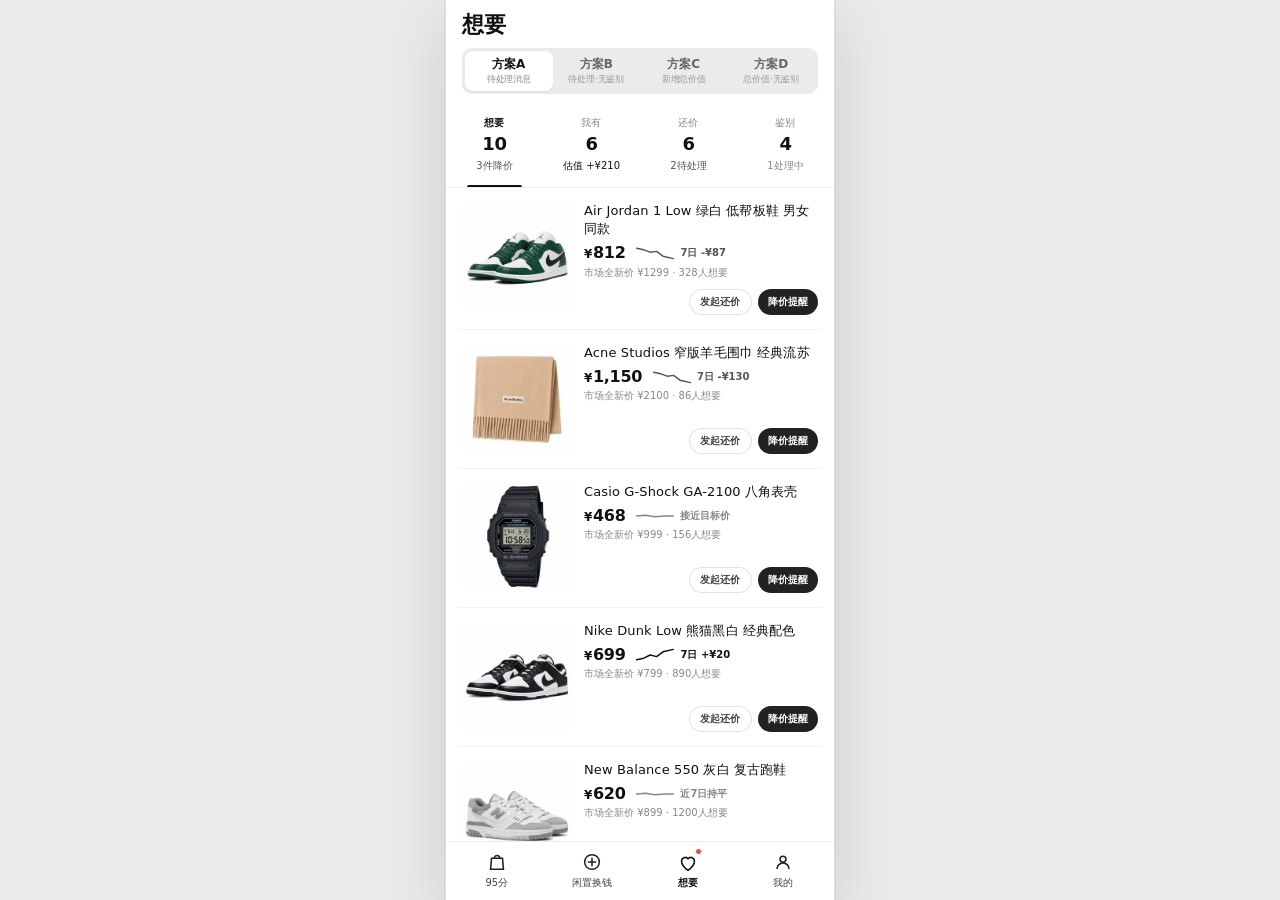
==== index.html @ 5f2b4494 "Remap schemes to A-D order and labels. AI-Generated-Ratio: 100.00% AI-Added-Lines: 8/8 AI-Deleted-Li" ====
<!DOCTYPE html>
<html lang="zh-CN">
<head>
  <meta charset="UTF-8" />
  <meta name="viewport" content="width=device-width, initial-scale=1.0, maximum-scale=1.0, user-scalable=no, viewport-fit=cover" />
  <meta name="apple-mobile-web-app-capable" content="yes" />
  <meta name="mobile-web-app-capable" content="yes" />
  <title>想要</title>
  <link rel="stylesheet" href="styles.css?v=74" />
</head>
<body>
<section class="phone phone-app" id="demo-vault" aria-label="想要" data-scheme="a">
        <header class="page-head">
          <h1 class="page-title heiti">想要</h1>
          <div class="scheme-switch cols-4" role="tablist" aria-label="方案切换">
            <button type="button" class="on" data-scheme="a" aria-selected="true">方案A<br><small>待处理消息</small></button>
            <button type="button" data-scheme="b" aria-selected="false">方案B<br><small>待处理·无鉴别</small></button>
            <button type="button" data-scheme="c" aria-selected="false">方案C<br><small>新增总价值</small></button>
            <button type="button" data-scheme="d" aria-selected="false">方案D<br><small>总价值·无鉴别</small></button>
          </div>
        </header>

        <div class="list-module">
          <!-- A/C：清单数字 Tab -->
          <section class="summary-bar cols-4 scheme-top" id="vaultTabs" data-scheme-top="list" role="tablist" aria-label="清单">
            <button type="button" class="summary-cell active" data-pane="want" role="tab" aria-selected="true">
              <span class="summary-label">想要</span>
              <strong class="summary-value heiti" id="wantCount">10</strong>
              <span class="summary-sub down" id="wantSub">3件降价</span>
            </button>
            <button type="button" class="summary-cell" data-pane="have" role="tab" aria-selected="false">
              <span class="summary-label">我有</span>
              <strong class="summary-value heiti">6</strong>
              <span class="summary-sub up">估值 +¥210</span>
            </button>
            <button type="button" class="summary-cell" data-pane="offer" role="tab" aria-selected="false">
              <span class="summary-label">还价</span>
              <strong class="summary-value heiti">6</strong>
              <span class="summary-sub warn">2待处理</span>
            </button>
            <button type="button" class="summary-cell auth-tab" data-pane="auth" role="tab" aria-selected="false">
              <span class="summary-label">鉴别</span>
              <strong class="summary-value heiti">4</strong>
              <span class="summary-sub">1处理中</span>
            </button>
          </section>

          <!-- B/D：顶部强调价值感 -->
          <section class="value-board scheme-top" id="valueBoard" data-scheme-top="value" hidden aria-label="想要概览">
            <div class="value-side">
              <span class="value-label">想要</span>
              <span class="value-amount-label">心愿合计</span>
              <div class="value-amount-row">
                <strong class="value-amount heiti">¥12,648</strong>
                <span class="value-delta down">降价 ¥286</span>
              </div>
            </div>
            <div class="value-side">
              <span class="value-label">我有</span>
              <span class="value-amount-label">持有价值</span>
              <div class="value-amount-row">
                <strong class="value-amount heiti">¥5,619</strong>
                <span class="value-delta up">升值 ¥210</span>
              </div>
            </div>
          </section>
          <section class="summary-bar text-tabs scheme-top" id="vaultTabsB" data-scheme-top="value" hidden role="tablist" aria-label="清单">
            <button type="button" class="summary-cell active" data-pane="want" role="tab" aria-selected="true">
              <span class="summary-label">想要 <em>10</em></span>
            </button>
            <button type="button" class="summary-cell" data-pane="have" role="tab" aria-selected="false">
              <span class="summary-label">我有 <em>6</em></span>
            </button>
            <button type="button" class="summary-cell" data-pane="offer" role="tab" aria-selected="false">
              <span class="summary-label">还价 <em>6</em></span>
            </button>
            <button type="button" class="summary-cell auth-tab" data-pane="auth" role="tab" aria-selected="false">
              <span class="summary-label">鉴别 <em>4</em></span>
            </button>
          </section>

          <main class="scroll vault-scroll">
          <div class="pane active" id="pane-want" data-pane="want">
            <ul class="rows" id="wantList">
              <li class="row card xy-card" data-market="aj1low">
                <div class="xy-media">
                  <img loading="eager" decoding="async" fetchpriority="high" class="row-img" src="assets/p-aj1low.jpg" alt="" />
                </div>
                <div class="row-body">
                  <h3 class="heiti">Air Jordan 1 Low 绿白 低帮板鞋 男女同款</h3>
                  <div class="price-row"><p class="xy-price"><span class="yen">¥</span>812</p><button type="button" class="trend down" data-market="aj1low" aria-label="查看行情"><svg class="spark down" viewBox="0 0 48 20" aria-hidden="true"><polyline points="1,4 10,6 18,9 26,8 34,14 47,17" fill="none" stroke="currentColor" stroke-width="1.8" stroke-linecap="round" stroke-linejoin="round"/></svg><span class="trend-tip">7日 -¥87</span></button></div>
                  <p class="xy-meta">市场全新价 ¥1299 · 328人想要</p>
                                                      <div class="row-actions xy-actions">
                    <button data-flow="bargain" type="button" class="pill outline">发起还价</button>
                    <button type="button" class="pill primary" data-action="alert">降价提醒</button>
                  </div>
                </div>
              </li>
              <li class="row card xy-card" data-market="scarf">
                <div class="xy-media">
                  <img loading="lazy" decoding="async" class="row-img" src="assets/p-scarf.jpg" alt="" />
                </div>
                <div class="row-body">
                  <h3 class="heiti">Acne Studios 窄版羊毛围巾 经典流苏</h3>
                  <div class="price-row"><p class="xy-price"><span class="yen">¥</span>1,150</p><button type="button" class="trend down" data-market="scarf" aria-label="查看行情"><svg class="spark down" viewBox="0 0 48 20" aria-hidden="true"><polyline points="1,4 10,6 18,9 26,8 34,14 47,17" fill="none" stroke="currentColor" stroke-width="1.8" stroke-linecap="round" stroke-linejoin="round"/></svg><span class="trend-tip">7日 -¥130</span></button></div>
                  <p class="xy-meta">市场全新价 ¥2100 · 86人想要</p>
                                                      <div class="row-actions xy-actions">
                    <button data-flow="bargain" type="button" class="pill outline">发起还价</button>
                    <button type="button" class="pill primary" data-action="alert">降价提醒</button>
                  </div>
                </div>
              </li>
              <li class="row card xy-card" data-market="gshock">
                <div class="xy-media">
                  <img loading="lazy" decoding="async" class="row-img" src="assets/p-gshock.jpg" alt="" />
                </div>
                <div class="row-body">
                  <h3 class="heiti">Casio G-Shock GA-2100 八角表壳</h3>
                  <div class="price-row"><p class="xy-price"><span class="yen">¥</span>468</p><button type="button" class="trend flat" data-market="gshock" aria-label="查看行情"><svg class="spark flat" viewBox="0 0 48 20" aria-hidden="true"><polyline points="1,10 12,9 24,11 36,10 47,10" fill="none" stroke="currentColor" stroke-width="1.8" stroke-linecap="round" stroke-linejoin="round"/></svg><span class="trend-tip">接近目标价</span></button></div>
                  <p class="xy-meta">市场全新价 ¥999 · 156人想要</p>
                                                      <div class="row-actions xy-actions">
                    <button data-flow="bargain" type="button" class="pill outline">发起还价</button>
                    <button type="button" class="pill primary" data-action="alert">降价提醒</button>
                  </div>
                </div>
              </li>
              <li class="row card xy-card" data-market="dunk">
                <div class="xy-media">
                  <img loading="lazy" decoding="async" class="row-img" src="assets/p-dunk.jpg" alt="" />
                </div>
                <div class="row-body">
                  <h3 class="heiti">Nike Dunk Low 熊猫黑白 经典配色</h3>
                  <div class="price-row"><p class="xy-price"><span class="yen">¥</span>699</p><button type="button" class="trend up" data-market="dunk" aria-label="查看行情"><svg class="spark up" viewBox="0 0 48 20" aria-hidden="true"><polyline points="1,16 10,14 18,10 26,12 34,6 47,3" fill="none" stroke="currentColor" stroke-width="1.8" stroke-linecap="round" stroke-linejoin="round"/></svg><span class="trend-tip">7日 +¥20</span></button></div>
                  <p class="xy-meta">市场全新价 ¥799 · 890人想要</p>
                                                      <div class="row-actions xy-actions">
                    <button data-flow="bargain" type="button" class="pill outline">发起还价</button>
                    <button type="button" class="pill primary" data-action="alert">降价提醒</button>
                  </div>
                </div>
              </li>
              <li class="row card xy-card" data-market="nb550">
                <div class="xy-media">
                  <img loading="lazy" decoding="async" class="row-img" src="assets/p-nb550.jpg" alt="" />
                </div>
                <div class="row-body">
                  <h3 class="heiti">New Balance 550 灰白 复古跑鞋</h3>
                  <div class="price-row"><p class="xy-price"><span class="yen">¥</span>620</p><button type="button" class="trend flat" data-market="nb550" aria-label="查看行情"><svg class="spark flat" viewBox="0 0 48 20" aria-hidden="true"><polyline points="1,10 12,9 24,11 36,10 47,10" fill="none" stroke="currentColor" stroke-width="1.8" stroke-linecap="round" stroke-linejoin="round"/></svg><span class="trend-tip">近7日持平</span></button></div>
                  <p class="xy-meta">市场全新价 ¥899 · 1200人想要</p>
                                                      <div class="row-actions xy-actions">
                    <button data-flow="bargain" type="button" class="pill outline">发起还价</button>
                    <button type="button" class="pill primary" data-action="alert">降价提醒</button>
                  </div>
                </div>
              </li>
              <li class="row card xy-card" data-market="samba">
                <div class="xy-media">
                  <img loading="lazy" decoding="async" class="row-img" src="assets/p-samba.jpg" alt="" />
                </div>
                <div class="row-body">
                  <h3 class="heiti">adidas Samba OG 黑白德训鞋</h3>
                  <div class="price-row"><p class="xy-price"><span class="yen">¥</span>548</p><button type="button" class="trend down" data-market="samba" aria-label="查看行情"><svg class="spark down" viewBox="0 0 48 20" aria-hidden="true"><polyline points="1,4 10,6 18,9 26,8 34,14 47,17" fill="none" stroke="currentColor" stroke-width="1.8" stroke-linecap="round" stroke-linejoin="round"/></svg><span class="trend-tip">7日 -¥35</span></button></div>
                  <p class="xy-meta">市场全新价 ¥899 · 96人想要</p>
                                                      <div class="row-actions xy-actions">
                    <button data-flow="bargain" type="button" class="pill outline">发起还价</button>
                    <button type="button" class="pill primary" data-action="alert">降价提醒</button>
                  </div>
                </div>
              </li>
              <li class="row card xy-card" data-market="aj1">
                <div class="xy-media">
                  <img loading="lazy" decoding="async" class="row-img" src="assets/p-aj1.jpg" alt="" />
                </div>
                <div class="row-body">
                  <h3 class="heiti">AJ1 Retro High 黑白脚趾 高帮篮球鞋</h3>
                  <div class="price-row"><p class="xy-price"><span class="yen">¥</span>1,280</p><button type="button" class="trend up" data-market="aj1" aria-label="查看行情"><svg class="spark up" viewBox="0 0 48 20" aria-hidden="true"><polyline points="1,16 10,14 18,10 26,12 34,6 47,3" fill="none" stroke="currentColor" stroke-width="1.8" stroke-linecap="round" stroke-linejoin="round"/></svg><span class="trend-tip">7日 +¥90</span></button></div>
                  <p class="xy-meta">市场全新价 ¥1399 · 545人想要</p>
                                                      <div class="row-actions xy-actions">
                    <button data-flow="bargain" type="button" class="pill outline">发起还价</button>
                    <button type="button" class="pill primary" data-action="alert">降价提醒</button>
                  </div>
                </div>
              </li>
              <li class="row card xy-card" data-market="coach">
                <div class="xy-media">
                  <img loading="lazy" decoding="async" class="row-img" src="assets/p-coach.jpg" alt="" />
                </div>
                <div class="row-body">
                  <h3 class="heiti">Coach 托特包 经典老花/素皮托特</h3>
                  <div class="price-row"><p class="xy-price"><span class="yen">¥</span>2,160</p><button type="button" class="trend up" data-market="coach" aria-label="查看行情"><svg class="spark up" viewBox="0 0 48 20" aria-hidden="true"><polyline points="1,16 10,14 18,10 26,12 34,6 47,3" fill="none" stroke="currentColor" stroke-width="1.8" stroke-linecap="round" stroke-linejoin="round"/></svg><span class="trend-tip">7日 +¥120</span></button></div>
                  <p class="xy-meta">市场全新价 ¥3900 · 212人想要</p>
                                                      <div class="row-actions xy-actions">
                    <button data-flow="bargain" type="button" class="pill outline">发起还价</button>
                    <button type="button" class="pill primary" data-action="alert">降价提醒</button>
                  </div>
                </div>
              </li>
              <li class="row card xy-card" data-market="af1">
                <div class="xy-media">
                  <img loading="lazy" decoding="async" class="row-img" src="assets/p-af1.jpg" alt="" />
                </div>
                <div class="row-body">
                  <h3 class="heiti">Nike Air Force 1 LE 纯白 低帮</h3>
                  <div class="price-row"><p class="xy-price"><span class="yen">¥</span>464</p><button type="button" class="trend flat" data-market="af1" aria-label="查看行情"><svg class="spark flat" viewBox="0 0 48 20" aria-hidden="true"><polyline points="1,10 12,9 24,11 36,10 47,10" fill="none" stroke="currentColor" stroke-width="1.8" stroke-linecap="round" stroke-linejoin="round"/></svg><span class="trend-tip">成交稳定</span></button></div>
                  <p class="xy-meta">市场全新价 ¥749 · 2200人想要</p>
                                                      <div class="row-actions xy-actions">
                    <button data-flow="bargain" type="button" class="pill outline">发起还价</button>
                    <button type="button" class="pill primary" data-action="alert">降价提醒</button>
                  </div>
                </div>
              </li>
              <li class="row card xy-card" data-market="hoodie">
                <div class="xy-media">
                  <img loading="lazy" decoding="async" class="row-img" src="assets/p-hoodie.jpg" alt="" />
                </div>
                <div class="row-body">
                  <h3 class="heiti">Essentials 基础卫衣 宽松连帽</h3>
                  <div class="price-row"><p class="xy-price"><span class="yen">¥</span>380</p><button type="button" class="trend down" data-market="hoodie" aria-label="查看行情"><svg class="spark down" viewBox="0 0 48 20" aria-hidden="true"><polyline points="1,4 10,6 18,9 26,8 34,14 47,17" fill="none" stroke="currentColor" stroke-width="1.8" stroke-linecap="round" stroke-linejoin="round"/></svg><span class="trend-tip">库存紧张</span></button></div>
                  <p class="xy-meta">市场全新价 ¥690 · 64人想要</p>
                                                      <div class="row-actions xy-actions">
                    <button data-flow="bargain" type="button" class="pill outline">发起还价</button>
                    <button type="button" class="pill primary" data-action="alert">降价提醒</button>
                  </div>
                </div>
              </li>
            </ul>

            <section class="recommend" id="wantRecommend">
              <div class="recommend-head">
                <h4 class="heiti" id="recommendTitle">为你推荐 · 一键加入想要</h4>
                <span>想要越多，降价提醒越准</span>
              </div>
              <div class="recommend-grid">
                <article class="rec-item">
                  <img loading="lazy" decoding="async" src="assets/p-dunk.jpg" alt="" />
                  <h5 class="heiti">Dunk Low 熊猫</h5>
                  <p>¥699</p>
                  <button type="button" class="rec-add">+ 想要</button>
                </article>
                <article class="rec-item">
                  <img loading="lazy" decoding="async" src="assets/p-af1.jpg" alt="" />
                  <h5 class="heiti">AF1 纯白</h5>
                  <p>¥464</p>
                  <button type="button" class="rec-add">+ 想要</button>
                </article>
                <article class="rec-item">
                  <img loading="lazy" decoding="async" src="assets/p-samba.jpg" alt="" />
                  <h5 class="heiti">Samba OG</h5>
                  <p>¥548</p>
                  <button type="button" class="rec-add">+ 想要</button>
                </article>
                <article class="rec-item">
                  <img loading="lazy" decoding="async" src="assets/p-hoodie.jpg" alt="" />
                  <h5 class="heiti">基础卫衣</h5>
                  <p>¥380</p>
                  <button type="button" class="rec-add">+ 想要</button>
                </article>
              </div>
            </section>
          </div>

                    <div class="pane" id="pane-have" data-pane="have" hidden>
            <ul class="rows">
              <li class="row card xy-card" data-market="aj1">
                <div class="xy-media"><img loading="lazy" decoding="async" class="row-img" src="assets/p-aj1.jpg" alt="" /></div>
                <div class="row-body">
                  <h3 class="heiti">AJ1 Retro High 黑白脚趾 高帮篮球鞋</h3>
                  <div class="price-row"><p class="xy-price"><span class="yen">¥</span>1,280</p><button type="button" class="trend up" data-market="aj1" aria-label="查看行情"><svg class="spark up" viewBox="0 0 48 20" aria-hidden="true"><polyline points="1,16 10,14 18,10 26,12 34,6 47,3" fill="none" stroke="currentColor" stroke-width="1.8" stroke-linecap="round" stroke-linejoin="round"/></svg><span class="trend-tip">7日 +¥90</span></button></div>
                  <p class="xy-meta">市场全新价 ¥1399 · <span class="status-tag ok">可出售</span></p>
                                    <div class="row-actions xy-actions">
                    <button data-flow="auth" type="button" class="pill outline">鉴别真假</button>
                    <button type="button" class="pill primary">卖了换钱</button>
                  </div>
                </div>
              </li>
              <li class="row card xy-card" data-market="coach">
                <div class="xy-media"><img loading="lazy" decoding="async" class="row-img" src="assets/p-coach.jpg" alt="" /></div>
                <div class="row-body">
                  <h3 class="heiti">Coach 托特包 经典款</h3>
                  <div class="price-row"><p class="xy-price"><span class="yen">¥</span>2,160</p><button type="button" class="trend up" data-market="coach" aria-label="查看行情"><svg class="spark up" viewBox="0 0 48 20" aria-hidden="true"><polyline points="1,16 10,14 18,10 26,12 34,6 47,3" fill="none" stroke="currentColor" stroke-width="1.8" stroke-linecap="round" stroke-linejoin="round"/></svg><span class="trend-tip">7日 +¥120</span></button></div>
                  <p class="xy-meta">市场全新价 ¥3900 · <span class="status-tag ok">可出售</span></p>
                                    <div class="row-actions xy-actions">
                    <button data-flow="auth" type="button" class="pill outline">鉴别真假</button>
                    <button type="button" class="pill primary">卖了换钱</button>
                  </div>
                </div>
              </li>
              <li class="row card xy-card" data-market="nb550">
                <div class="xy-media"><img loading="lazy" decoding="async" class="row-img" src="assets/p-nb550.jpg" alt="" /></div>
                <div class="row-body">
                  <h3 class="heiti">New Balance 550 灰白</h3>
                  <div class="price-row"><p class="xy-price"><span class="yen">¥</span>620</p><button type="button" class="trend flat" data-market="nb550" aria-label="查看行情"><svg class="spark flat" viewBox="0 0 48 20" aria-hidden="true"><polyline points="1,10 12,9 24,11 36,10 47,10" fill="none" stroke="currentColor" stroke-width="1.8" stroke-linecap="round" stroke-linejoin="round"/></svg><span class="trend-tip">近7日持平</span></button></div>
                  <p class="xy-meta">市场全新价 ¥899 · <span class="status-tag">未鉴别</span></p>
                                    <div class="row-actions xy-actions">
                    <button data-flow="auth" type="button" class="pill outline">鉴别真假</button>
                    <button type="button" class="pill primary">卖了换钱</button>
                  </div>
                </div>
              </li>
              <li class="row card xy-card" data-market="dunk">
                <div class="xy-media"><img loading="lazy" decoding="async" class="row-img" src="assets/p-dunk.jpg" alt="" /></div>
                <div class="row-body">
                  <h3 class="heiti">Nike Dunk Low 熊猫</h3>
                  <div class="price-row"><p class="xy-price"><span class="yen">¥</span>699</p><button type="button" class="trend up" data-market="dunk" aria-label="查看行情"><svg class="spark up" viewBox="0 0 48 20" aria-hidden="true"><polyline points="1,16 10,14 18,10 26,12 34,6 47,3" fill="none" stroke="currentColor" stroke-width="1.8" stroke-linecap="round" stroke-linejoin="round"/></svg><span class="trend-tip">热门走强</span></button></div>
                  <p class="xy-meta">市场全新价 ¥799 · <span class="status-tag warn">待鉴别</span></p>
                                    <div class="row-actions xy-actions">
                    <button data-flow="auth" type="button" class="pill outline">鉴别真假</button>
                    <button type="button" class="pill primary">卖了换钱</button>
                  </div>
                </div>
              </li>
              <li class="row card xy-card" data-market="samba">
                <div class="xy-media"><img loading="lazy" decoding="async" class="row-img" src="assets/p-samba.jpg" alt="" /></div>
                <div class="row-body">
                  <h3 class="heiti">adidas Samba OG</h3>
                  <div class="price-row"><p class="xy-price"><span class="yen">¥</span>480</p><button type="button" class="trend down" data-market="samba" aria-label="查看行情"><svg class="spark down" viewBox="0 0 48 20" aria-hidden="true"><polyline points="1,4 10,6 18,9 26,8 34,14 47,17" fill="none" stroke="currentColor" stroke-width="1.8" stroke-linecap="round" stroke-linejoin="round"/></svg><span class="trend-tip">行情走弱</span></button></div>
                  <p class="xy-meta">市场全新价 ¥899 · <span class="status-tag ok">可出售</span></p>
                                    <div class="row-actions xy-actions">
                    <button data-flow="auth" type="button" class="pill outline">鉴别真假</button>
                    <button type="button" class="pill primary">卖了换钱</button>
                  </div>
                </div>
              </li>
              <li class="row card xy-card" data-market="hoodie">
                <div class="xy-media"><img loading="lazy" decoding="async" class="row-img" src="assets/p-hoodie.jpg" alt="" /></div>
                <div class="row-body">
                  <h3 class="heiti">Essentials 基础卫衣</h3>
                  <div class="price-row"><p class="xy-price"><span class="yen">¥</span>380</p><button type="button" class="trend down" data-market="hoodie" aria-label="查看行情"><svg class="spark down" viewBox="0 0 48 20" aria-hidden="true"><polyline points="1,4 10,6 18,9 26,8 34,14 47,17" fill="none" stroke="currentColor" stroke-width="1.8" stroke-linecap="round" stroke-linejoin="round"/></svg><span class="trend-tip">库存紧张</span></button></div>
                  <p class="xy-meta">市场全新价 ¥690 · <span class="status-tag">未鉴别</span></p>
                                    <div class="row-actions xy-actions">
                    <button data-flow="auth" type="button" class="pill outline">鉴别真假</button>
                    <button type="button" class="pill primary">卖了换钱</button>
                  </div>
                </div>
              </li>
            </ul>
            <button class="block-cta quiet" type="button" id="addItemBtn">+ 添加我有</button>
          </div>

                    <div class="pane" id="pane-offer" data-pane="offer" hidden>
            <ul class="rows">
              <li class="row card xy-card" data-market="aj1low">
                <div class="xy-media"><img loading="lazy" decoding="async" class="row-img" src="assets/p-aj1low.jpg" alt="" /></div>
                <div class="row-body">
                  <h3 class="heiti">Air Jordan 1 Low 绿白</h3>
                  <div class="price-row"><p class="xy-price"><span class="yen">¥</span>780</p><button type="button" class="trend down" data-market="aj1low" aria-label="查看行情"><svg class="spark down" viewBox="0 0 48 20" aria-hidden="true"><polyline points="1,4 10,6 18,9 26,8 34,14 47,17" fill="none" stroke="currentColor" stroke-width="1.8" stroke-linecap="round" stroke-linejoin="round"/></svg><span class="trend-tip">7日 -¥87</span></button></div>
                  <p class="xy-meta">挂价 ¥812 · <span class="status-tag">还价中 · 暂无回复</span></p>
                                    <div class="row-actions xy-actions">
                    <button data-flow="bargain" type="button" class="pill outline">修改还价</button>
                    <button data-flow="buy" type="button" class="pill primary">立即购买</button>
                  </div>
                </div>
              </li>
              <li class="row card xy-card" data-market="af1">
                <div class="xy-media"><img loading="lazy" decoding="async" class="row-img" src="assets/p-af1.jpg" alt="" /></div>
                <div class="row-body">
                  <h3 class="heiti">Nike AF1 纯白</h3>
                  <div class="price-row"><p class="xy-price"><span class="yen">¥</span>450</p><button type="button" class="trend flat" data-market="af1" aria-label="查看行情"><svg class="spark flat" viewBox="0 0 48 20" aria-hidden="true"><polyline points="1,10 12,9 24,11 36,10 47,10" fill="none" stroke="currentColor" stroke-width="1.8" stroke-linecap="round" stroke-linejoin="round"/></svg><span class="trend-tip">成交稳定</span></button></div>
                  <p class="xy-meta">原挂 ¥464 · <span class="status-tag ok">还价成功</span></p>
                                    <div class="row-actions xy-actions">
                    <button type="button" class="pill outline">查看详情</button>
                    <button data-flow="buy" type="button" class="pill primary">立即购买</button>
                  </div>
                </div>
              </li>
              <li class="row card xy-card" data-market="gshock">
                <div class="xy-media"><img loading="lazy" decoding="async" class="row-img" src="assets/p-gshock.jpg" alt="" /></div>
                <div class="row-body">
                  <h3 class="heiti">Casio G-Shock GA-2100</h3>
                  <div class="price-row"><p class="xy-price"><span class="yen">¥</span>420</p><button type="button" class="trend flat" data-market="gshock" aria-label="查看行情"><svg class="spark flat" viewBox="0 0 48 20" aria-hidden="true"><polyline points="1,10 12,9 24,11 36,10 47,10" fill="none" stroke="currentColor" stroke-width="1.8" stroke-linecap="round" stroke-linejoin="round"/></svg><span class="trend-tip">接近目标价</span></button></div>
                  <p class="xy-meta">挂价 ¥468 · <span class="status-tag warn">还价失败</span></p>
                                    <div class="row-actions xy-actions">
                    <button data-flow="bargain" type="button" class="pill outline">再次发起</button>
                    <button data-flow="buy" type="button" class="pill primary">立即购买</button>
                  </div>
                </div>
              </li>
              <li class="row card xy-card" data-market="samba">
                <div class="xy-media"><img loading="lazy" decoding="async" class="row-img" src="assets/p-samba.jpg" alt="" /></div>
                <div class="row-body">
                  <h3 class="heiti">adidas Samba OG</h3>
                  <div class="price-row"><p class="xy-price"><span class="yen">¥</span>500</p><button type="button" class="trend down" data-market="samba" aria-label="查看行情"><svg class="spark down" viewBox="0 0 48 20" aria-hidden="true"><polyline points="1,4 10,6 18,9 26,8 34,14 47,17" fill="none" stroke="currentColor" stroke-width="1.8" stroke-linecap="round" stroke-linejoin="round"/></svg><span class="trend-tip">7日 -¥35</span></button></div>
                  <p class="xy-meta">挂价 ¥548 · <span class="status-tag warn">还价被拒</span></p>
                                    <div class="row-actions xy-actions">
                    <button data-flow="bargain" type="button" class="pill outline">再次发起</button>
                    <button data-flow="buy" type="button" class="pill primary">立即购买</button>
                  </div>
                </div>
              </li>
              <li class="row card xy-card" data-market="dunk">
                <div class="xy-media"><img loading="lazy" decoding="async" class="row-img" src="assets/p-dunk.jpg" alt="" /></div>
                <div class="row-body">
                  <h3 class="heiti">Nike Dunk Low 熊猫</h3>
                  <div class="price-row"><p class="xy-price"><span class="yen">¥</span>680</p><button type="button" class="trend up" data-market="dunk" aria-label="查看行情"><svg class="spark up" viewBox="0 0 48 20" aria-hidden="true"><polyline points="1,16 10,14 18,10 26,12 34,6 47,3" fill="none" stroke="currentColor" stroke-width="1.8" stroke-linecap="round" stroke-linejoin="round"/></svg><span class="trend-tip">7日 +¥20</span></button></div>
                  <p class="xy-meta">挂价 ¥699 · <span class="status-tag">卖家建议加价</span></p>
                                    <div class="row-actions xy-actions">
                    <button data-flow="bargain" type="button" class="pill outline">同意加价</button>
                    <button data-flow="buy" type="button" class="pill primary">立即购买</button>
                  </div>
                </div>
              </li>
              <li class="row card xy-card" data-market="scarf">
                <div class="xy-media"><img loading="lazy" decoding="async" class="row-img" src="assets/p-scarf.jpg" alt="" /></div>
                <div class="row-body">
                  <h3 class="heiti">Acne Studios 窄版羊毛围巾</h3>
                  <div class="price-row"><p class="xy-price"><span class="yen">¥</span>1,050</p><button type="button" class="trend down" data-market="scarf" aria-label="查看行情"><svg class="spark down" viewBox="0 0 48 20" aria-hidden="true"><polyline points="1,4 10,6 18,9 26,8 34,14 47,17" fill="none" stroke="currentColor" stroke-width="1.8" stroke-linecap="round" stroke-linejoin="round"/></svg><span class="trend-tip">7日 -¥130</span></button></div>
                  <p class="xy-meta">挂价 ¥1150 · <span class="status-tag">还价中 · 暂无回复</span></p>
                                    <div class="row-actions xy-actions">
                    <button data-flow="bargain" type="button" class="pill outline">修改还价</button>
                    <button data-flow="buy" type="button" class="pill primary">立即购买</button>
                  </div>
                </div>
              </li>
            </ul>
          </div>

          <div class="pane" id="pane-auth" data-pane="auth" hidden>
            <section class="auth-tool-entry" aria-label="鉴别工具">
              <div class="auth-count-row">
                <div class="auth-count-text">
                  <strong class="heiti">鉴别真假</strong>
                  <p><span class="auth-count-num">1,585,175,790</span><span class="auth-count-label">累计鉴别</span></p>
                </div>
                <button data-flow="auth" type="button" class="pill primary">拍图鉴别</button>
              </div>
            </section>
            <ul class="rows auth-feed">
                                          <li class="auth-post">
                <img loading="lazy" decoding="async" class="auth-post-img" src="assets/p-samba.jpg" alt="" />
                <div class="auth-post-main">
                  <h3 class="heiti">SALOMON 萨洛蒙 XT-Quest Advanced...</h3>
                  <p class="auth-result">结果：鉴别不通过</p>
                  <div class="auth-expert-row">
                    <p class="auth-expert">鉴定师 <span class="auth-avatar" aria-hidden="true">N</span> Nine_1_1</p>
                    <button data-flow="report" type="button" class="pill primary">查看报告</button>
                  </div>
                </div>
              </li>
                                          <li class="auth-post">
                <img loading="lazy" decoding="async" class="auth-post-img" src="assets/p-aj1.jpg" alt="" />
                <div class="auth-post-main">
                  <h3 class="heiti">Nike G.T. Cut 3 EP Cut 3 低帮...</h3>
                  <p class="auth-result">结果：鉴别通过</p>
                  <div class="auth-expert-row">
                    <p class="auth-expert">鉴定师 <span class="auth-avatar" aria-hidden="true">A</span> A1鉴...</p>
                    <button data-flow="report" type="button" class="pill primary">查看报告</button>
                  </div>
                </div>
              </li>
                                          <li class="auth-post">
                <img loading="lazy" decoding="async" class="auth-post-img" src="assets/p-dunk.jpg" alt="" />
                <div class="auth-post-main">
                  <h3 class="heiti">Nike Dunk Low Retro 低帮板鞋...</h3>
                  <p class="auth-result">结果：鉴别通过</p>
                  <div class="auth-expert-row">
                    <p class="auth-expert">鉴定师 <span class="auth-avatar" aria-hidden="true">N</span> Nine_1_1</p>
                    <button data-flow="report" type="button" class="pill primary">查看报告</button>
                  </div>
                </div>
              </li>
                                          <li class="auth-post">
                <img loading="lazy" decoding="async" class="auth-post-img" src="assets/p-aj1low.jpg" alt="" />
                <div class="auth-post-main">
                  <h3 class="heiti">Air Jordan 1 Retro High OG...</h3>
                  <p class="auth-result">结果：鉴别通过</p>
                  <div class="auth-expert-row">
                    <p class="auth-expert">鉴定师 <span class="auth-avatar" aria-hidden="true">J</span> J_auth</p>
                    <button data-flow="report" type="button" class="pill primary">查看报告</button>
                  </div>
                </div>
              </li>
                                          <li class="auth-post">
                <img loading="lazy" decoding="async" class="auth-post-img" src="assets/p-nb550.jpg" alt="" />
                <div class="auth-post-main">
                  <h3 class="heiti">New Balance 550 复古休闲鞋...</h3>
                  <p class="auth-result">结果：鉴别不通过</p>
                  <div class="auth-expert-row">
                    <p class="auth-expert">鉴定师 <span class="auth-avatar" aria-hidden="true">K</span> KicksLab</p>
                    <button data-flow="report" type="button" class="pill primary">查看报告</button>
                  </div>
                </div>
              </li>
                                          <li class="auth-post">
                <img loading="lazy" decoding="async" class="auth-post-img" src="assets/p-coach.jpg" alt="" />
                <div class="auth-post-main">
                  <h3 class="heiti">Coach 经典托特包 Canvas Tote...</h3>
                  <p class="auth-result">结果：鉴别通过</p>
                  <div class="auth-expert-row">
                    <p class="auth-expert">鉴定师 <span class="auth-avatar" aria-hidden="true">B</span> BagPro</p>
                    <button data-flow="report" type="button" class="pill primary">查看报告</button>
                  </div>
                </div>
              </li>
            </ul>
          </div>
        </main>
        </div>

        <!-- 下一步浮层：还价 / 购买 / 鉴别 / 行情 / 报告 -->
        <div class="sheet flow-sheet" id="flowSheet" hidden>
          <button class="sheet-backdrop" type="button" id="flowBackdrop" aria-label="关闭"></button>
          <div class="sheet-panel flow-panel" role="dialog" aria-modal="true">
            <button class="flow-close" type="button" id="flowClose" aria-label="关闭">×</button>

            <!-- 还价 -->
            <div class="flow-view" id="flow-bargain" hidden>
              <header class="flow-head bargain-head">
                <button type="button" class="flow-link">还价说明 <i>i</i></button>
                <h3 class="heiti">还价</h3>
              </header>
              <div class="flow-scroll">
                <div class="bargain-pick">
                  <button type="button" class="sku-chip" id="bgSku">A级 · 常穿码 <span>▾</span></button>
                  <div class="bargain-listing">
                    <img loading="lazy" decoding="async" id="bgImg" src="assets/p-aj1low.jpg" alt="" />
                    <div>
                      <p id="bgSkuLabel">A级 · 常穿码</p>
                      <strong id="bgListPrice">¥812</strong>
                    </div>
                  </div>
                </div>
                <p class="bargain-item-name" id="bgTitle">Air Jordan 1 Low 绿白</p>
                <div class="bargain-gallery" id="bgGallery" aria-hidden="true"></div>
                <div class="bargain-price-block">
                  <div class="bargain-price-row">
                    <strong id="bgOffer">¥760</strong>
                    <button type="button" class="edit-link" id="bgEdit">修改</button>
                  </div>
                  <div class="price-ruler" id="priceRuler" aria-label="滑动出价">
                    <div class="ruler-track" id="rulerTrack">
                      <div class="ruler-marks" id="rulerMarks"></div>
                      <div class="ruler-needle" id="rulerNeedle"></div>
                    </div>
                  </div>
                  <p class="bargain-tip" id="bgTip">出价竞争力较强，将优先发送卖家</p>
                </div>
              </div>
              <footer class="flow-foot">
                <p class="pay-switch">使用 支付宝支付，切换其他支付方式 ›</p>
                <div class="flow-foot-row">
                  <div class="deposit">
                    <strong>¥20 保证金</strong>
                    <span>未成功前随时可退 <i>i</i></span>
                  </div>
                  <button type="button" class="flow-cta" id="bgCta">还价并支付保证金</button>
                </div>
              </footer>
            </div>

            <!-- 立即购买 -->
            <div class="flow-view" id="flow-buy" hidden>
              <header class="flow-head buy-head">
                <button type="button" class="addr-line">
                  <span class="addr-pin" aria-hidden="true">◎</span>
                  <span id="buyAddr">cc 岚皋路 200弄 34号 305</span>
                  <span class="chev">›</span>
                </button>
              </header>
              <div class="flow-scroll">
                <div class="buy-product">
                  <img loading="lazy" decoding="async" id="buyImg" src="assets/p-aj1low.jpg" alt="" />
                  <div class="buy-product-info">
                    <p class="buy-title heiti" id="buyTitle">Air Jordan 1 Low 绿白</p>
                    <div class="buy-price-row">
                      <strong class="heiti" id="buyPrice">¥812</strong>
                      <button type="button" class="text-link">同成色低价</button>
                      <button type="button" class="text-link">价格明细 ›</button>
                    </div>
                    <p class="buy-selected" id="buySelected">已选：常穿码 · A级</p>
                  </div>
                </div>
                <div class="buy-insight">
                  <span class="insight-mark" aria-hidden="true">i</span>
                  <p>根据「我有」用户平均使用 154 天估算约 <b id="buyDaily">¥5.3</b> / 天</p>
                </div>
                <div class="buy-agree">
                  <label><input type="checkbox" checked /> 我已阅读并同意《买家须知》《鉴别服务说明》</label>
                </div>
                <section class="auth-mini-card">
                  <div class="auth-mini-top">
                    <div>
                      <strong class="heiti">SS</strong>
                      <span>未使用 · 极轻微瑕疵</span>
                    </div></span>
                  </div>
                  <p class="auth-mini-service">洗护服务 · 无需洗护</p>
                  <div class="auth-mini-photos">
                    <img loading="lazy" decoding="async" src="assets/p-aj1low.jpg" alt="" />
                    <img loading="lazy" decoding="async" src="assets/p-dunk.jpg" alt="" />
                    <img loading="lazy" decoding="async" src="assets/p-aj1.jpg" alt="" />
                  </div>
                  <button type="button" class="report-link" data-flow="report">报告编号：953868024948 ›</button>
                </section>
              </div>
              <footer class="flow-foot">
                <p class="pay-switch">使用 支付宝支付，切换其他支付方式 ›</p>
                <div class="flow-foot-row buy-foot">
                  <button type="button" class="want-side"><span aria-hidden="true">♡</span><small>想要</small></button>
                  <button type="button" class="flow-cta wide" id="buyCta">≈ <span id="buyPay">¥812</span> · 立即支付</button>
                </div>
              </footer>
            </div>

            <!-- 拍图鉴别：选品类 -->
            <div class="flow-view" id="flow-auth" hidden>
              <header class="flow-head center">
                <h3 class="heiti">选择品类</h3>
                <p class="flow-sub">你有 <em>1 次免费</em> 鉴别</p>
              </header>
              <div class="flow-scroll">
                <div class="cat-grid" id="catGrid">
                  <button type="button" class="cat-cell" data-cat="鞋"><i></i>鞋</button>
                  <button type="button" class="cat-cell" data-cat="服装"><i></i>服装</button>
                  <button type="button" class="cat-cell" data-cat="箱包"><i></i>箱包</button>
                  <button type="button" class="cat-cell" data-cat="手表"><i></i>手表</button>
                  <button type="button" class="cat-cell" data-cat="美妆"><i></i>美妆</button>
                  <button type="button" class="cat-cell" data-cat="配件首饰"><i></i>配件首饰</button>
                  <button type="button" class="cat-cell" data-cat="潮玩"><i></i>潮玩</button>
                  <button type="button" class="cat-cell" data-cat="运动户外"><i></i>运动户外</button>
                  <button type="button" class="cat-cell" data-cat="数码家电"><i></i>数码家电</button>
                  <button type="button" class="cat-cell" data-cat="卡牌"><i></i>卡牌</button>
                  <button type="button" class="cat-cell" data-cat="文玩玉翠"><i></i>文玩玉翠</button>
                  <button type="button" class="cat-cell" data-cat="家居"><i></i>家居</button>
                </div>
              </div>
              <footer class="flow-foot single">
                <button type="button" class="flow-cta" id="authCta" disabled>请先选择品类</button>
              </footer>
            </div>

            <!-- 行情曲线 -->
            <div class="flow-view" id="flow-market" hidden>
              <header class="flow-head center">
                <h3 class="heiti">行情</h3>
                <p class="flow-sub" id="mHot">近 7 日成交走势</p>
              </header>
              <div class="flow-scroll market-scroll">
                <div class="market-head compact">
                  <img loading="lazy" decoding="async" id="mImg" class="market-thumb" src="assets/p-aj1low.jpg" alt="" />
                  <div class="market-head-text">
                    <h4 class="heiti" id="mTitle">Air Jordan 1 Low 绿白</h4>
                    <div class="market-attrs">
                      <div><span>发售价</span><strong id="mRetail">¥1299</strong></div>
                      <div><span>品牌</span><strong id="mBrand">Jordan</strong></div>
                      <div><span>货号</span><strong id="mSku">DV0990-103</strong></div>
                    </div>
                  </div>
                </div>
                <section class="market-card">
                  <div class="market-card-title">
                    <h4 class="heiti">同款成色价</h4>
                    <span>看看能卖 / 能买多少</span>
                  </div>
                  <div class="grade-tabs" id="gradeTabs"></div>
                  <p class="grade-tip" id="gradeTip"></p>
                </section>
                <section class="market-card">
                  <div class="market-card-title">
                    <h4 class="heiti">价格曲线</h4>
                    <span>各成色日均成交价</span>
                  </div>
                  <div class="chart-wrap" aria-hidden="true">
                    <svg class="chart" viewBox="0 0 320 120" preserveAspectRatio="none">
                      <polyline class="c-ss" points="10,40 55,48 100,42 145,55 190,50 235,58 280,52 310,46" fill="none" stroke-width="2"/>
                      <polyline class="c-a" points="10,62 55,70 100,66 145,78 190,74 235,82 280,76 310,70" fill="none" stroke-width="2"/>
                      <polyline class="c-b" points="10,88 55,92 100,90 145,96 190,94 235,100 280,98 310,95" fill="none" stroke-width="2"/>
                    </svg>
                    <div class="chart-legend">
                      <span><i class="dot ss"></i>SS</span>
                      <span><i class="dot a"></i>A</span>
                      <span><i class="dot b"></i>B</span>
                    </div>
                  </div>
                  <ul class="deal-list" id="dealList"></ul>
                </section>
                <section class="market-card relate">
                  <h4 class="heiti">和你的关系</h4>
                  <p id="mRelate"></p>
                </section>
              </div>
              <footer class="flow-foot">
                <div class="flow-foot-row market-foot">
                  <button data-flow="auth" type="button" class="flow-cta ghost">拍图鉴别</button>
                  <button data-flow="buy" type="button" class="flow-cta" id="marketCta">立即购买</button>
                </div>
              </footer>
            </div>

            <!-- 查看报告 -->
            <div class="flow-view" id="flow-report" hidden>
              <header class="flow-head center">
                <h3 class="heiti">鉴别报告</h3>
                <p class="flow-sub">报告编号 953868024948</p>
              </header>
              <div class="flow-scroll">
                <div class="report-hero">
                  <img loading="lazy" decoding="async" id="rpImg" src="assets/p-dunk.jpg" alt="" />
                  <div>
                    <h4 class="heiti" id="rpTitle">Nike Dunk Low 熊猫</h4>
                    <p id="rpResult">结果：鉴别通过</p>
                    <p class="auth-expert">鉴定师 <span class="auth-avatar">N</span> Nine_1_1</p>
                  </div></span>
                </div>
                <div class="report-block">
                  <h5 class="heiti">查验图</h5>
                  <div class="auth-mini-photos">
                    <img loading="lazy" decoding="async" src="assets/p-dunk.jpg" alt="" />
                    <img loading="lazy" decoding="async" src="assets/p-aj1.jpg" alt="" />
                    <img loading="lazy" decoding="async" src="assets/p-samba.jpg" alt="" />
                  </div>
                </div>
                <div class="report-block">
                  <h5 class="heiti">结论说明</h5>
                  <p>关键部位细节与正品特征一致，支持正品倾向。建议结合实物成色后再做买卖决策。</p>
                </div>
              </div>
              <footer class="flow-foot single">
                <button type="button" class="flow-cta" id="rpCta">完成</button>
              </footer>
            </div>
          </div>
        </div>

        <nav class="tabbar tabbar-app tabbar-4" aria-label="底部导航">
          <button type="button" class="tab">
            <span class="tab-svg" aria-hidden="true">
              <svg viewBox="0 0 24 24" fill="none" stroke="currentColor" stroke-width="1.7"><path d="M6 8h12l1 12H5L6 8z"/><path d="M9 8a3 3 0 0 1 6 0"/></svg>
            </span>
            <span>95分</span>
          </button>
          <button type="button" class="tab">
            <span class="tab-svg" aria-hidden="true">
              <svg viewBox="0 0 24 24" fill="none" stroke="currentColor" stroke-width="1.7"><circle cx="12" cy="12" r="8"/><path d="M12 8v8M8 12h8" stroke-linecap="round"/></svg>
            </span>
            <span>闲置换钱</span>
          </button>
          <button type="button" class="tab on" aria-label="想要，有新消息">
            <span class="tab-svg" aria-hidden="true">
              <svg viewBox="0 0 24 24" fill="none" stroke="currentColor" stroke-width="1.7"><path d="M12 21s-7-4.4-7-10a4 4 0 0 1 7-2.6A4 4 0 0 1 19 11c0 5.6-7 10-7 10z"/></svg>
            </span>
            <span>想要</span>
            <i class="tab-dot" aria-hidden="true"></i>
          </button>
          <button type="button" class="tab">
            <span class="tab-svg" aria-hidden="true">
              <svg viewBox="0 0 24 24" fill="none" stroke="currentColor" stroke-width="1.7"><circle cx="12" cy="9" r="3.2"/><path d="M5.5 19.5a6.5 6.5 0 0 1 13 0"/></svg>
            </span>
            <span>我的</span>
          </button>
        </nav>
      </section>
  <script src="app.js?v=51" defer></script>
</body>
</html>
---- styles.css ----
:root {
  /* 评审用黑白灰，弱化品牌色干扰 */
  --green: #222222;
  --green-deep: #111111;
  --green-soft: rgba(0, 0, 0, 0.06);
  --ink: #111111;
  --ink-soft: #444444;
  --muted: #888888;
  --line: rgba(0, 0, 0, 0.08);
  --bg: #f2f2f2;
  --paper: #ffffff;
  --down: #555555;
  --up: #111111;
  --shadow: 0 20px 60px rgba(0, 0, 0, 0.12);
  --radius-phone: 32px;
  --font: "PingFang SC", "Hiragino Sans GB", "Microsoft YaHei UI", "Microsoft YaHei", system-ui, -apple-system, sans-serif;
  --mono: var(--font);
  --display: var(--font);
  --fs-xs: 10px;
  --fs-sm: 12px;
  --fs-md: 13px;
  --fs-base: 14px;
  --fs-lg: 16px;
  --fs-xl: 20px;
  --fs-2xl: 24px;
  --fs-price: 22px;
}

.heiti {
  font-family: var(--font);
  font-weight: 700;
  letter-spacing: 0.01em;
}

*,
*::before,
*::after {
  box-sizing: border-box;
  margin: 0;
  padding: 0;
}

html,
body {
  height: 100%;
  min-height: 100%;
  min-height: 100dvh;
}

body {
  font-family: var(--font);
  color: var(--ink);
  background: #fff;
  -webkit-font-smoothing: antialiased;
  overflow: hidden;
}

button {
  font: inherit;
  border: none;
  background: none;
  cursor: pointer;
  color: inherit;
}


.phone {
  width: 100%;
  max-width: 100%;
  height: 100%;
  height: 100dvh;
  min-height: 100%;
  min-height: 100dvh;
  margin: 0;
  background: #fff;
  border-radius: 0;
  border: none;
  box-shadow: none;
  overflow: hidden;
  display: flex;
  flex-direction: column;
  position: relative;
}

.phone.phone-app {
  background: #f3f3f3;
}

/* 桌面端居中成手机画幅，手机端全屏 */
@media (min-width: 480px) {
  body {
    background: #eaeaea;
    display: flex;
    justify-content: center;
    align-items: stretch;
  }

  .phone {
    width: min(390px, 100%);
    max-width: 390px;
    border-left: 1px solid rgba(0, 0, 0, 0.08);
    border-right: 1px solid rgba(0, 0, 0, 0.08);
    box-shadow: 0 0 0 1px rgba(0, 0, 0, 0.04), var(--shadow);
  }
}

.phone > .status-bar,
.phone > .nav,
.phone > .page-head,
.phone > .top-stack,
.phone > .list-module,
.phone > .zone,
.phone > .tabbar,
.phone > .chips,
.phone > .footer {
  flex-shrink: 0;
}

/* 左对齐页面标题，无返回按钮（对齐原生 Tab 页） */
.page-head {
  background: #fff;
  padding: calc(12px + env(safe-area-inset-top, 0px)) 16px 10px;
}

.page-title {
  margin: 0;
  font-size: 22px;
  font-weight: 700;
  letter-spacing: 0.02em;
  line-height: 1.2;
  color: #111;
  text-align: left;
}

.scheme-switch {
  display: grid;
  grid-template-columns: repeat(4, 1fr);
  gap: 0;
  margin-top: 10px;
  background: #ebebeb;
  border-radius: 10px;
  padding: 3px;
}

.scheme-switch button {
  border: none;
  background: transparent;
  border-radius: 8px;
  min-height: 40px;
  font-size: 12px;
  font-weight: 700;
  color: #666;
  font-family: inherit;
  padding: 5px 3px;
  line-height: 1.15;
}

.scheme-switch button small {
  display: block;
  font-size: 9px;
  font-weight: 500;
  color: #999;
  margin-top: 2px;
  letter-spacing: -0.02em;
}

.scheme-switch button.on {
  background: #fff;
  color: #111;
  box-shadow: 0 1px 2px rgba(0, 0, 0, 0.06);
}

.scheme-switch button.on small {
  color: #888;
}

.phone.no-auth .auth-tab {
  display: none !important;
}

.phone.no-auth .summary-bar.cols-4 {
  grid-template-columns: repeat(3, 1fr);
}

.phone.no-auth .summary-bar.text-tabs {
  grid-template-columns: repeat(3, 1fr);
}

.scheme-top[hidden] {
  display: none !important;
}

/* 方案 B：价值感概览，竖线分隔，无卡片框 */
.value-board {
  display: grid;
  grid-template-columns: 1fr 1fr;
  align-items: stretch;
  padding: 14px 4px 12px;
  margin-bottom: 8px;
  background: #fff;
  flex-shrink: 0;
}

.value-side {
  display: flex;
  flex-direction: column;
  align-items: flex-start;
  gap: 4px;
  padding: 2px 18px;
  text-align: left;
}

.value-side:first-child {
  border-right: 1px solid #ececec;
}

.value-label {
  font-size: 13px;
  font-weight: 700;
  color: #111;
  margin-bottom: 2px;
}

.value-amount-label {
  font-size: 11px;
  font-weight: 500;
  color: #999;
}

.value-amount-row {
  display: flex;
  align-items: baseline;
  flex-wrap: wrap;
  gap: 6px;
}

.value-amount {
  font-size: 22px;
  font-weight: 700;
  letter-spacing: -0.03em;
  line-height: 1.1;
  font-variant-numeric: lining-nums tabular-nums;
  color: #111;
}

.value-delta {
  font-size: 11px;
  font-weight: 600;
  white-space: nowrap;
}

.value-delta.down {
  color: #666;
}

.value-delta.up {
  color: #333;
}

.summary-bar.text-tabs {
  grid-template-columns: repeat(4, 1fr);
}

.summary-bar.text-tabs .summary-cell {
  padding: 12px 4px 12px;
}

.summary-bar.text-tabs .summary-label {
  margin: 0;
  font-size: 14px;
}

.summary-bar.text-tabs .summary-label em {
  font-style: normal;
  font-weight: 600;
  font-variant-numeric: lining-nums tabular-nums;
  margin-left: 2px;
  color: #888;
}

.summary-bar.text-tabs .summary-cell.active .summary-label em {
  color: #111;
  font-weight: 700;
}

.phone[data-scheme="c"] .list-module,
.phone[data-scheme="d"] .list-module {
  background: #f3f3f3;
}

.phone[data-scheme="c"] .value-board + .text-tabs,
.phone[data-scheme="d"] .value-board + .text-tabs {
  border-top: none;
  background: #fff;
}

.phone > .list-module {
  flex: 1;
  min-height: 0;
  display: flex;
  flex-direction: column;
}

/* 顶部：今日 / 工具等间距 */
.top-stack {
  display: flex;
  flex-direction: column;
  gap: 8px;
  margin: 0;
  padding: 8px 0;
  background: #f3f3f3;
}

.list-module {
  background: #fff;
  margin: 0;
  padding: 0;
}

.news-ticker {
  display: flex;
  flex-direction: column;
  gap: 6px;
  padding: 12px 16px;
  border-radius: 0;
  background: #fff;
  border: none;
}

.ticker-head {
  display: flex;
  align-items: baseline;
  justify-content: flex-start;
  gap: 6px;
}

.ticker-label {
  font-size: 13px;
  font-weight: 700;
  color: #111;
  letter-spacing: 0.02em;
}

.ticker-time {
  font-size: 10px;
  font-weight: 500;
  color: var(--muted);
}

.ticker-list {
  list-style: none;
  display: flex;
  flex-direction: column;
  gap: 3px;
}

.ticker-list li {
  font-size: 12px;
  font-weight: 500;
  color: var(--ink-soft);
  line-height: 1.4;
  padding-left: 10px;
  position: relative;
}

.ticker-list li::before {
  content: "";
  position: absolute;
  left: 0;
  top: 0.55em;
  width: 3px;
  height: 3px;
  border-radius: 50%;
  background: #bbb;
}

.zone {
  background: #fff;
}

.zone-list {
  border-top: 1px solid rgba(0, 0, 0, 0.06);
}

.status-tag {
  font-size: 10px;
  font-weight: 600;
  color: var(--muted);
}

.status-tag.warn {
  color: var(--down);
}

.status-tag.ok {
  color: var(--green-deep);
}

.phone::before {
  display: none;
}

.demo-panel[hidden] {
  display: none !important;
}

.status-bar {
  position: relative;
  z-index: 1;
  display: flex;
  justify-content: space-between;
  align-items: center;
  padding: 14px 22px 0;
  font-size: 13px;
  font-weight: 600;
}

.status-bar-app {
  background: #fff;
  padding-top: calc(10px + env(safe-area-inset-top, 0px));
  padding-bottom: 2px;
}

.status-icons {
  display: flex;
  gap: 4px;
}

.status-icons i {
  display: block;
  width: 14px;
  height: 8px;
  border-radius: 2px;
  background: var(--ink);
  opacity: 0.7;
}

.status-icons i:nth-child(2) { width: 10px; opacity: 0.5; }
.status-icons i:nth-child(3) { width: 7px; opacity: 0.35; }

.nav {
  position: relative;
  z-index: 1;
  display: flex;
  align-items: flex-start;
  justify-content: space-between;
  padding: 14px 18px 8px;
}

.nav-title {
  font-family: var(--display);
  font-size: 28px;
  font-weight: 800;
  letter-spacing: -0.03em;
  line-height: 1.1;
}

.nav-sub {
  margin-top: 4px;
  font-size: 12px;
  color: var(--muted);
}

.ghost-btn {
  margin-top: 6px;
  padding: 6px 10px;
  border-radius: 999px;
  font-size: var(--fs-sm);
  font-weight: 600;
  color: var(--green-deep);
  background: var(--green-soft);
}

.ghost-btn.light {
  background: rgba(255, 255, 255, 0.2);
  color: #eafff4;
}

.chips {
  position: relative;
  z-index: 1;
  display: flex;
  gap: 8px;
  padding: 4px 18px 10px;
  overflow-x: auto;
  scrollbar-width: none;
}

.chips::-webkit-scrollbar { display: none; }

.chip {
  flex: 0 0 auto;
  padding: 7px 12px;
  border-radius: 999px;
  font-size: 12px;
  font-weight: 600;
  color: var(--ink-soft);
  background: rgba(255, 255, 255, 0.7);
  border: 1px solid var(--line);
  transition: background 0.2s ease, color 0.2s ease;
}

.chip em {
  font-style: normal;
  color: var(--muted);
  margin-left: 2px;
}

.chip.active {
  background: var(--ink);
  color: #fff;
  border-color: var(--ink);
}

.chip.active em { color: rgba(255, 255, 255, 0.7); }

.scroll {
  position: relative;
  z-index: 1;
  flex: 1;
  min-height: 0;
  overflow-y: auto;
  overflow-x: hidden;
  padding: 4px 14px 12px;
  scrollbar-width: thin;
  -webkit-overflow-scrolling: touch;
}

.msg {
  position: relative;
  display: grid;
  grid-template-columns: 48px 1fr;
  gap: 12px;
  padding: 14px 12px;
  border-radius: 18px;
  background: rgba(255, 255, 255, 0.72);
  border: 1px solid transparent;
  margin-bottom: 8px;
  animation: rise 0.45s ease both;
}

.msg:nth-child(1) { animation-delay: 0.05s; }
.msg:nth-child(2) { animation-delay: 0.1s; }
.msg:nth-child(3) { animation-delay: 0.15s; }
.msg:nth-child(4) { animation-delay: 0.2s; }

.msg.unread {
  border-color: rgba(10, 107, 74, 0.25);
  background: #fff;
}

.msg.hidden-filter { display: none; }

.msg-thumb {
  width: 48px;
  height: 48px;
  border-radius: 14px;
  display: grid;
  place-items: center;
  font-size: 15px;
  font-weight: 700;
  color: #fff;
  background: var(--green);
}

.msg-thumb.deal { background: linear-gradient(145deg, #0a6b4a, #085438); }
.msg-thumb.sys { background: linear-gradient(145deg, #2c3a34, #1a2420); }
.msg-thumb.product {
  background: var(--img);
}

.msg-top {
  display: flex;
  justify-content: space-between;
  gap: 8px;
  margin-bottom: 4px;
}

.msg-top strong {
  font-size: 14px;
  font-weight: 700;
}

.msg-top time {
  font-size: 11px;
  color: var(--muted);
  white-space: nowrap;
}

.msg-body p {
  font-size: 13px;
  color: var(--ink-soft);
  line-height: 1.45;
}

.msg-body b { color: var(--ink); }
.msg-body .down { color: var(--down); }
.msg-body s { color: var(--muted); }

.msg-actions {
  display: flex;
  gap: 8px;
  margin-top: 10px;
}

.mini {
  padding: 6px 12px;
  border-radius: 999px;
  font-size: 12px;
  font-weight: 600;
  background: rgba(18, 32, 26, 0.06);
  color: var(--ink-soft);
  transition: transform 0.15s ease, background 0.15s ease;
}

.mini:active { transform: scale(0.96); }

.mini.primary {
  background: var(--green);
  color: #ffffff;
}

.dot {
  position: absolute;
  top: 16px;
  right: 12px;
  width: 7px;
  height: 7px;
  border-radius: 50%;
  background: var(--green);
  box-shadow: 0 0 0 0 rgba(10, 107, 74, 0.45);
  animation: pulse 1.8s ease-out infinite;
}

.list-foot {
  text-align: center;
  font-size: 11px;
  color: var(--muted);
  padding: 16px 8px 8px;
}

/* Vault — 95分 C端风格 */
.nav-app {
  background: #fff;
  padding: 10px 16px 8px;
  border-bottom: none;
}

.nav-row {
  display: flex;
  align-items: center;
  justify-content: space-between;
  gap: 12px;
}

.nav-app .nav-title {
  font-family: var(--font);
  font-size: var(--fs-2xl);
  font-weight: 700;
  letter-spacing: 0.02em;
  line-height: 1.15;
}

.text-btn {
  font-size: var(--fs-sm);
  color: var(--green-deep);
  font-weight: 600;
  padding: 4px 0;
}

.tip-cell .tip {
  display: inline-grid;
  place-items: center;
  width: 12px;
  height: 12px;
  border-radius: 50%;
  border: 1px solid #ccc;
  font-style: normal;
  font-size: 9px;
  color: #aaa;
  vertical-align: 1px;
}

.nav-app .nav-sub {
  display: flex;
  align-items: center;
  gap: 6px;
  margin-top: 6px;
  font-size: 12px;
  color: #666;
}

.nav-logo {
  display: inline-grid;
  place-items: center;
  width: 18px;
  height: 18px;
  border-radius: 5px;
  background: var(--green);
  color: #ffffff;
  font-size: 9px;
  font-weight: 800;
  line-height: 1;
}

.summary-bar {
  display: grid;
  grid-template-columns: repeat(4, 1fr);
  align-items: stretch;
  margin: 0;
  padding: 0;
  border-radius: 0;
  background: #fff;
  border: none;
  border-bottom: 1px solid #f0f0f0;
  flex-shrink: 0;
}

.summary-cell {
  position: relative;
  text-align: center;
  min-width: 0;
  padding: 12px 4px 14px;
  border: none;
  background: transparent;
  cursor: pointer;
  -webkit-tap-highlight-color: transparent;
}

.summary-cell:active {
  opacity: 0.7;
}

.summary-cell.active .summary-label,
.summary-cell.active .summary-value {
  color: #111;
  font-weight: 700;
}

.summary-cell.active::after {
  content: "";
  position: absolute;
  left: 22%;
  right: 22%;
  bottom: 0;
  height: 2px;
  border-radius: 2px 2px 0 0;
  background: #111;
}

.summary-label {
  display: block;
  font-size: var(--fs-xs);
  font-weight: 500;
  color: var(--muted);
  margin-bottom: 4px;
  letter-spacing: 0.02em;
}

.summary-value {
  display: block;
  font-family: var(--font);
  font-size: 18px;
  font-weight: 700;
  letter-spacing: -0.02em;
  line-height: 1.15;
  color: var(--ink);
  font-variant-numeric: lining-nums;
}

.summary-value .yen {
  font-size: var(--fs-sm);
  margin-right: 1px;
}

.summary-sub {
  display: block;
  margin-top: 4px;
  font-size: var(--fs-xs);
  font-weight: 500;
  color: var(--muted);
}

.summary-sub.up { color: var(--up); }
.summary-sub.down { color: var(--down); }
.summary-sub.warn { color: var(--down); }

.summary-divider {
  width: 1px;
  height: 36px;
  background: #ececec;
}

/* 工具入口：线框图标 + 列表式，减少卡片噪音 */
.summary-bar.cols-4 {
  grid-template-columns: repeat(4, 1fr);
}

.tool-menu-single {
  grid-template-columns: 1fr;
}

/* 鉴别 Tab：累计鉴别 + 与列表一致的 pill 按钮 */
.auth-tool-entry {
  background: #fff;
  border-bottom: 8px solid #f5f5f5;
  padding: 14px 16px;
}

.auth-count-row {
  display: flex;
  align-items: center;
  justify-content: space-between;
  gap: 12px;
}

.auth-count-text {
  min-width: 0;
  flex: 1;
}

.auth-count-text strong {
  display: block;
  font-size: 14px;
  margin-bottom: 4px;
  color: #111;
}

.auth-count-text p {
  display: flex;
  align-items: baseline;
  gap: 6px;
  margin: 0;
}

.auth-count-num {
  font-size: 15px;
  font-weight: 700;
  letter-spacing: -0.02em;
  line-height: 1.2;
  color: #111;
  font-variant-numeric: lining-nums tabular-nums;
  font-family: var(--font);
}

.auth-count-label {
  font-size: 12px;
  font-weight: 600;
  color: #888;
}

.auth-tool-entry .pill {
  flex: 0 0 auto;
  min-height: 26px;
  height: 26px;
  padding: 0 10px;
  font-size: var(--fs-xs);
  font-weight: 600;
  border-radius: 999px;
  letter-spacing: 0.01em;
  box-sizing: border-box;
}

/* 鉴别晒单卡：信息结构参考晒单，尺寸对齐其他 list */
.auth-feed {
  padding: 0 12px;
}

.auth-post {
  display: grid;
  grid-template-columns: 110px minmax(0, 1fr);
  gap: 12px;
  align-items: stretch;
  padding: 14px 4px;
  border-bottom: 1px solid #f2f2f2;
  animation: rise 0.35s ease both;
}

.auth-post:last-child {
  border-bottom: none;
}

.auth-post-img {
  width: 110px;
  height: 110px;
  border-radius: 8px;
  object-fit: cover;
  background: #f5f5f5;
  display: block;
}

.auth-post-main {
  min-width: 0;
  min-height: 110px;
  display: flex;
  flex-direction: column;
  justify-content: center;
  gap: 6px;
}

.auth-post-main h3 {
  font-size: 13px;
  font-weight: 500;
  color: #111;
  line-height: 1.4;
  margin: 0;
  white-space: nowrap;
  overflow: hidden;
  text-overflow: ellipsis;
  display: block;
  -webkit-line-clamp: unset;
}

.auth-result {
  font-size: 12px;
  font-weight: 500;
  color: #333;
  line-height: 1.35;
}

.auth-expert-row {
  display: flex;
  align-items: flex-end;
  justify-content: space-between;
  gap: 10px;
}

.auth-expert {
  display: flex;
  align-items: center;
  gap: 4px;
  font-size: 11px;
  color: #888;
  line-height: 1.35;
  min-width: 0;
  margin: 0;
}

.auth-expert-row .pill {
  flex: 0 0 auto;
  align-self: flex-end;
  min-height: 26px;
  height: 26px;
  padding: 0 10px;
  font-size: var(--fs-xs);
  font-weight: 600;
  border-radius: 999px;
  letter-spacing: 0.01em;
  box-sizing: border-box;
}

.auth-avatar {
  width: 14px;
  height: 14px;
  border-radius: 50%;
  background: #d8d8d8;
  color: #666;
  font-size: 8px;
  font-weight: 700;
  display: inline-flex;
  align-items: center;
  justify-content: center;
  flex: 0 0 auto;
}


.tool-menu {
  display: grid;
  grid-template-columns: 1fr 1fr;
  gap: 0;
  padding: 0;
  border-radius: 0;
  background: #fff;
  border: none;
  overflow: hidden;
}

.tool-menu .tool-card {
  padding: 14px 16px;
}

.tool-card {
  display: flex;
  align-items: center;
  gap: 10px;
  width: 100%;
  min-width: 0;
  padding: 14px 12px;
  border-radius: 0;
  background: transparent;
  border: none;
  text-align: left;
  transition: background 0.12s ease;
}

.tool-card + .tool-card {
  border-left: 1px solid #ececec;
}

.tool-card:active {
  background: #f7f7f7;
}

.tool-card-ico {
  flex: 0 0 auto;
  width: 34px;
  height: 34px;
  display: grid;
  place-items: center;
  border-radius: 10px;
  background: #f4f4f4;
  color: #222;
}

.tool-card-ico svg {
  width: 20px;
  height: 20px;
}

.tool-card-text {
  display: flex;
  flex-direction: column;
  gap: 2px;
  min-width: 0;
  flex: 1;
}

.tool-card-text strong {
  font-size: 13px;
  font-weight: 700;
  color: var(--ink);
  line-height: 1.2;
}

.tool-card-text em {
  font-style: normal;
  font-size: 10px;
  color: var(--muted);
  line-height: 1.3;
  white-space: nowrap;
  overflow: hidden;
  text-overflow: ellipsis;
}

.tool-card-arrow {
  flex: 0 0 auto;
  font-size: 16px;
  line-height: 1;
  color: #ccc;
  margin-top: -1px;
}

.pill {
  display: inline-flex;
  align-items: center;
  justify-content: center;
  min-height: 26px;
  padding: 0 10px;
  border-radius: 999px;
  font-size: 11px;
  font-weight: 600;
  line-height: 1;
  transition: transform 0.12s ease, opacity 0.12s ease;
  white-space: nowrap;
}

.pill:active {
  transform: scale(0.97);
}

.pill.primary {
  background: var(--green);
  color: #fff;
}

.pill.ghost {
  background: #f0f0f0;
  color: #333;
}

.vtab em {
  font-style: normal;
  font-weight: 500;
  opacity: 0.7;
}

.tabs-4 .vtab {
  font-size: 13px;
  padding: 11px 0 10px;
}

.tabs-4 .vtab.active::after {
  left: 18%;
  right: 18%;
}

.ai-bar {
  display: flex;
  align-items: center;
  justify-content: space-between;
  gap: 12px;
  padding: 12px 16px;
  background: #fff;
  border-bottom: 1px solid #f0f0f0;
}

.ai-bar p {
  font-size: var(--fs-md);
  color: var(--ink-soft);
}

.ai-bar b {
  color: var(--ink);
  font-family: var(--font);
  font-variant-numeric: lining-nums tabular-nums;
}

.vault-tabs {
  display: flex;
  gap: 0;
  margin: 0;
  padding: 0 4px;
  background: #fff;
  border-bottom: 1px solid #ececec;
}

.vtab {
  flex: 1;
  padding: 11px 0 10px;
  border-radius: 0;
  font-size: var(--fs-md);
  font-weight: 500;
  color: var(--muted);
  position: relative;
  transition: color 0.2s ease;
}

.vtab.active {
  color: var(--ink);
  font-weight: 700;
  background: transparent;
  box-shadow: none;
}

.vtab.active::after {
  content: "";
  position: absolute;
  left: 28%;
  right: 28%;
  bottom: 0;
  height: 2px;
  border-radius: 2px;
  background: var(--green);
}

.vault-scroll {
  padding: 0;
  background: #fff;
  margin: 0;
  flex: 1;
  min-height: 0;
  border-top: none;
  overflow-y: auto;
  -webkit-overflow-scrolling: touch;
}

.pane[hidden] { display: none !important; }

.rows {
  list-style: none;
  display: flex;
  flex-direction: column;
  background: #fff;
  padding: 0 12px;
}

/* 列表商卡：参考闲鱼收藏列表 */
.row.xy-card,
.row {
  display: grid;
  grid-template-columns: 110px 1fr;
  gap: 12px;
  padding: 14px 4px;
  border-bottom: 1px solid #f2f2f2;
  animation: rise 0.35s ease both;
}

.row:last-child {
  border-bottom: none;
}

.xy-media {
  position: relative;
  width: 110px;
  height: 110px;
}

.row-img {
  width: 110px;
  height: 110px;
  border-radius: 8px;
  object-fit: cover;
  background: #f5f5f5;
  display: block;
}

.row-body {
  display: flex;
  flex-direction: column;
  min-width: 0;
  min-height: 110px;
}

.row-body h3 {
  font-family: var(--font);
  font-size: 13px;
  font-weight: 500;
  color: var(--ink);
  line-height: 1.4;
  margin-bottom: 6px;
  display: -webkit-box;
  -webkit-line-clamp: 2;
  -webkit-box-orient: vertical;
  overflow: hidden;
}

.price-row {
  display: flex;
  align-items: center;
  gap: 10px;
  margin-bottom: 4px;
  min-width: 0;
}

.xy-price {
  font-family: var(--font);
  font-size: 16px;
  font-weight: 700;
  color: #111;
  line-height: 1.1;
  letter-spacing: -0.02em;
  flex: 0 0 auto;
  font-variant-numeric: lining-nums tabular-nums;
}

.xy-price .yen {
  font-size: 12px;
  margin-right: 1px;
  font-weight: 700;
}

.trend {
  display: inline-flex;
  align-items: center;
  gap: 5px;
  min-width: 0;
  flex: 1;
  padding: 0;
  margin: 0;
  border: none;
  background: transparent;
  cursor: pointer;
  text-align: left;
  font: inherit;
}

.trend:active {
  opacity: 0.7;
}

.trend .spark {
  width: 40px;
  height: 16px;
  flex: 0 0 auto;
  pointer-events: none;
}

.trend.up {
  color: var(--up);
}

.trend.down {
  color: var(--down);
}

.trend.flat {
  color: var(--muted);
}

.trend-tip {
  font-size: 10px;
  font-weight: 600;
  line-height: 1.2;
  white-space: nowrap;
  overflow: hidden;
  text-overflow: ellipsis;
  pointer-events: none;
}

.xy-meta {
  font-size: var(--fs-xs);
  color: var(--muted);
  line-height: 1.45;
  margin-bottom: 0;
}

.xy-actions,
.row-actions {
  display: flex;
  flex-wrap: nowrap;
  justify-content: flex-end;
  align-items: center;
  gap: 6px;
  margin-top: auto;
  padding-top: 8px;
  width: 100%;
}

.pill.outline {
  background: rgba(255, 255, 255, 0.9);
  color: var(--ink-soft);
  border: 1px solid rgba(18, 32, 26, 0.12);
  box-shadow: none;
}

.row-actions .pill,
.xy-actions .pill {
  flex: 0 0 auto;
  min-height: 26px;
  height: 26px;
  padding: 0 10px;
  font-size: var(--fs-xs);
  font-weight: 600;
  border-radius: 999px;
  letter-spacing: 0.01em;
}

.pill.primary {
  background: var(--green);
  color: #ffffff;
}

.row-price {
  display: flex;
  flex-wrap: wrap;
  align-items: baseline;
  gap: 8px;
  margin-bottom: 8px;
}

.row-price .now {
  font-size: 16px;
  color: #111;
}

.row-price .ref {
  font-size: 11px;
  color: #999;
}

.row-tags {
  display: flex;
  flex-wrap: wrap;
  gap: 4px;
  margin-bottom: 5px;
}

.tag {
  display: inline-block;
  padding: 1px 5px;
  border: 1px solid #e5e5e5;
  border-radius: 3px;
  font-size: 10px;
  color: #666;
  line-height: 1.4;
  background: #fff;
}

.tag.down {
  color: #e24b4b;
  border-color: #f5c6c6;
  background: #fff7f7;
}

.tag.hot,
.tag.ok {
  color: var(--green);
  border-color: rgba(10, 107, 74, 0.25);
  background: rgba(10, 107, 74, 0.06);
}

.link-btn {
  font-size: 12px;
  font-weight: 500;
  color: #666;
  padding: 0;
}

.block-cta {
  width: calc(100% - 32px);
  margin: 8px 16px 16px;
  padding: 12px;
  border-radius: 10px;
  background: var(--ink);
  color: #fff;
  font-size: 13px;
  font-weight: 600;
}

.block-cta.quiet {
  background: #fff;
  color: #666;
  border: 1px dashed #ddd;
  font-weight: 500;
}

/* Flow bottom sheets */
.sheet {
  position: absolute;
  inset: 0;
  z-index: 40;
  display: flex;
  flex-direction: column;
  justify-content: flex-end;
}

.sheet[hidden] {
  display: none;
}

.sheet-backdrop {
  position: absolute;
  inset: 0;
  border: none;
  background: rgba(0, 0, 0, 0.4);
  animation: fadeIn 0.2s ease both;
}

.flow-panel {
  position: relative;
  z-index: 1;
  background: #fff;
  border-radius: 16px 16px 0 0;
  max-height: 88%;
  display: flex;
  flex-direction: column;
  padding: 0;
  animation: sheetUp 0.28s cubic-bezier(0.22, 1, 0.36, 1) both;
  overflow: hidden;
}

.flow-close {
  position: absolute;
  top: 12px;
  right: 10px;
  z-index: 3;
  width: 36px;
  height: 36px;
  border: none;
  background: transparent;
  font-size: 26px;
  line-height: 1;
  color: #bbb;
  display: grid;
  place-items: center;
}

.flow-view {
  display: flex;
  flex-direction: column;
  flex: 1;
  min-height: 0;
  max-height: 100%;
}

.flow-view[hidden] {
  display: none !important;
}

.flow-head {
  position: relative;
  display: flex;
  align-items: center;
  justify-content: center;
  min-height: 48px;
  padding: 12px 48px;
  flex: 0 0 auto;
}

.flow-head.center {
  flex-direction: column;
  justify-content: center;
  gap: 2px;
  padding-top: 14px;
  padding-bottom: 10px;
}

.flow-head.buy-head {
  justify-content: flex-start;
  padding: 14px 48px 10px 16px;
}

.flow-head h3 {
  font-size: 17px;
  font-weight: 700;
  text-align: center;
  margin: 0;
  line-height: 1.2;
}

.flow-head.center h3 {
  margin-bottom: 0;
}

.flow-sub {
  font-size: 12px;
  color: #888;
}

.flow-sub em {
  color: #c45c3e;
  font-style: normal;
  font-weight: 700;
}

.flow-link {
  position: absolute;
  left: 16px;
  top: 50%;
  transform: translateY(-50%);
  border: none;
  background: none;
  font-size: 12px;
  color: #666;
  display: inline-flex;
  align-items: center;
  gap: 3px;
  font-family: inherit;
  padding: 0;
}

.bargain-head .flow-link {
  z-index: 1;
}

.flow-link i,
.deposit i {
  display: inline-grid;
  place-items: center;
  width: 12px;
  height: 12px;
  border-radius: 50%;
  border: 1px solid #bbb;
  font-size: 9px;
  font-style: normal;
  color: #999;
}

.flow-scroll {
  flex: 1 1 auto;
  min-height: 0;
  overflow: auto;
  padding: 0 16px 12px;
  -webkit-overflow-scrolling: touch;
}

.flow-foot {
  flex: 0 0 auto;
  border-top: 1px solid #f0f0f0;
  padding: 8px 16px calc(10px + env(safe-area-inset-bottom, 0px));
  background: #fff;
}

.flow-foot.single {
  padding-top: 12px;
}

.pay-switch {
  font-size: 11px;
  color: #888;
  margin-bottom: 8px;
}

.flow-foot-row {
  display: flex;
  align-items: center;
  gap: 10px;
}

.flow-cta {
  border: none;
  min-height: 44px;
  padding: 0 16px;
  border-radius: 8px;
  background: var(--green);
  color: #fff;
  font-size: 14px;
  font-weight: 700;
  font-family: inherit;
  white-space: nowrap;
}

.flow-cta:disabled {
  opacity: 0.4;
}

.flow-cta.ghost {
  background: #fff;
  color: #222;
  border: 1px solid #ddd;
}

.flow-cta.wide {
  flex: 1;
}

.deposit {
  flex: 1;
  min-width: 0;
}

.deposit strong {
  display: block;
  font-size: 16px;
  margin-bottom: 2px;
  font-family: var(--font);
  font-variant-numeric: lining-nums tabular-nums;
}

.deposit span {
  font-size: 11px;
  color: #999;
}

/* 还价：对齐真实还价半层 */
.bargain-pick {
  display: flex;
  align-items: center;
  justify-content: space-between;
  gap: 12px;
  margin-bottom: 10px;
}

.sku-chip {
  flex: 0 1 auto;
  min-width: 0;
  border: 1px solid #e8e8e8;
  background: #fff;
  border-radius: 8px;
  padding: 10px 12px;
  font-size: 13px;
  color: #222;
  font-family: inherit;
  display: inline-flex;
  align-items: center;
  gap: 6px;
  white-space: nowrap;
}

.sku-chip span {
  color: #aaa;
  font-size: 10px;
}

.bargain-listing {
  display: flex;
  align-items: center;
  gap: 8px;
  border: 1px solid #eee;
  border-radius: 8px;
  padding: 6px 10px 6px 6px;
  background: #fff;
  flex: 0 0 auto;
  max-width: 52%;
}

.bargain-listing img {
  width: 40px;
  height: 40px;
  border-radius: 4px;
  object-fit: cover;
  background: #f5f5f5;
  flex: 0 0 auto;
}

.bargain-listing p {
  margin: 0 0 2px;
  font-size: 11px;
  color: #888;
  white-space: nowrap;
  overflow: hidden;
  text-overflow: ellipsis;
  max-width: 110px;
}

.bargain-listing strong {
  display: block;
  font-size: 14px;
  font-weight: 700;
  color: #111;
  font-family: var(--font);
  font-variant-numeric: lining-nums tabular-nums;
  line-height: 1.1;
}

.bargain-item-name {
  margin: 0 0 10px;
  font-size: 12px;
  color: #999;
  line-height: 1.35;
  white-space: nowrap;
  overflow: hidden;
  text-overflow: ellipsis;
}

.bargain-gallery {
  display: flex;
  gap: 6px;
  overflow-x: auto;
  margin: 0 0 20px;
  padding: 0;
  -webkit-overflow-scrolling: touch;
}

.bargain-gallery img {
  width: 64px;
  height: 64px;
  border-radius: 6px;
  object-fit: cover;
  flex: 0 0 auto;
  background: #f5f5f5;
}

.gallery-more {
  width: 64px;
  height: 64px;
  border-radius: 6px;
  background: #f4f4f4;
  color: #888;
  font-size: 11px;
  display: grid;
  place-items: center;
  flex: 0 0 auto;
  text-align: center;
  line-height: 1.3;
}

.bargain-price-block {
  text-align: center;
  padding: 8px 0 4px;
}

.bargain-price-row {
  display: inline-flex;
  align-items: baseline;
  gap: 8px;
  margin-bottom: 16px;
}

.bargain-price-row strong {
  font-family: var(--font);
  font-size: 36px;
  font-weight: 700;
  letter-spacing: -0.02em;
  font-variant-numeric: lining-nums tabular-nums;
  color: #111;
}

.edit-link {
  border: none;
  background: none;
  font-size: 12px;
  color: #888;
  font-family: inherit;
  padding: 0;
}

.price-ruler {
  position: relative;
  height: 56px;
  margin: 0 -8px 10px;
  overflow: hidden;
  touch-action: none;
  cursor: grab;
}

.ruler-track {
  position: relative;
  height: 100%;
  width: 100%;
}

.ruler-marks {
  display: flex;
  align-items: flex-end;
  height: 40px;
  gap: 0;
  user-select: none;
}

.ruler-marks span {
  flex: 1;
  display: flex;
  flex-direction: column;
  align-items: center;
  justify-content: flex-end;
  font-size: 10px;
  color: #bbb;
  gap: 4px;
}

.ruler-marks span::before {
  content: "";
  width: 1px;
  height: 10px;
  background: #ddd;
}

.ruler-marks span.major {
  color: #888;
  font-weight: 600;
}

.ruler-marks span.major::before {
  height: 16px;
  background: #bbb;
}

.ruler-needle {
  position: absolute;
  left: 50%;
  top: 0;
  bottom: 8px;
  width: 2px;
  background: #222;
  transform: translateX(-50%);
  pointer-events: none;
}

.ruler-needle::before,
.ruler-needle::after {
  content: "";
  position: absolute;
  left: 50%;
  width: 8px;
  height: 8px;
  border-radius: 50%;
  background: #222;
  transform: translateX(-50%);
}

.ruler-needle::before { top: -2px; }
.ruler-needle::after { bottom: -2px; }

.bargain-tip {
  font-size: 12px;
  color: #999;
}

/* 购买 */
.addr-line {
  display: flex;
  align-items: center;
  gap: 6px;
  width: 100%;
  border: none;
  background: none;
  text-align: left;
  font-size: 13px;
  color: #222;
  font-family: inherit;
}

.addr-pin {
  color: #888;
}

.addr-line .chev {
  margin-left: auto;
  color: #ccc;
}

.buy-product {
  display: grid;
  grid-template-columns: 72px 1fr;
  gap: 12px;
  align-items: center;
  margin-bottom: 12px;
  padding-bottom: 12px;
  border-bottom: 1px solid #f2f2f2;
}

.buy-product img {
  width: 72px;
  height: 72px;
  border-radius: 8px;
  object-fit: cover;
  background: #f5f5f5;
}

.buy-product-info {
  min-width: 0;
  display: flex;
  flex-direction: column;
  gap: 4px;
}

.buy-price-row {
  display: flex;
  flex-wrap: wrap;
  align-items: baseline;
  gap: 8px;
}

.buy-price-row strong {
  font-size: 22px;
  font-family: var(--font);
  font-variant-numeric: lining-nums tabular-nums;
}

.text-link {
  border: none;
  background: none;
  font-size: 11px;
  color: #888;
  padding: 0;
  font-family: inherit;
}

.buy-selected {
  font-size: 12px;
  color: #888;
  line-height: 1.4;
  margin: 0;
}

.buy-title {
  margin: 0;
  font-size: 14px;
  font-weight: 700;
  color: #111;
  line-height: 1.3;
  white-space: nowrap;
  overflow: hidden;
  text-overflow: ellipsis;
}

.buy-insight {
  display: flex;
  gap: 8px;
  align-items: flex-start;
  padding: 10px 12px;
  border: 1px solid #e8eef5;
  background: #f7faff;
  border-radius: 8px;
  margin-bottom: 12px;
  font-size: 12px;
  color: #445;
  line-height: 1.45;
}

.insight-mark {
  flex: 0 0 auto;
  width: 16px;
  height: 16px;
  border-radius: 50%;
  border: 1px solid #9ab;
  color: #678;
  font-size: 10px;
  font-weight: 700;
  display: grid;
  place-items: center;
  margin-top: 1px;
}

.buy-agree {
  margin-bottom: 12px;
  font-size: 11px;
  color: #666;
  line-height: 1.45;
}

.buy-agree label {
  display: flex;
  gap: 6px;
  align-items: flex-start;
}

.buy-agree input {
  margin-top: 2px;
}

.auth-mini-card {
  position: relative;
  border: 1px solid #e8e8e8;
  border-radius: 10px;
  padding: 12px;
  margin-bottom: 8px;
}

.auth-mini-top {
  display: flex;
  justify-content: space-between;
  align-items: flex-start;
  gap: 8px;
  margin-bottom: 8px;
}

.auth-mini-top strong {
  font-size: 22px;
  margin-right: 6px;
}

.auth-mini-top span {
  font-size: 12px;
  color: #555;
}

.auth-mini-service {
  font-size: 12px;
  color: #666;
  margin-bottom: 10px;
}

.auth-mini-photos {
  display: flex;
  gap: 6px;
  margin-bottom: 8px;
}

.auth-mini-photos img {
  width: 56px;
  height: 56px;
  border-radius: 6px;
  object-fit: cover;
}

.report-link {
  display: block;
  width: 100%;
  border: none;
  background: none;
  text-align: right;
  font-size: 11px;
  color: #888;
}

.buy-foot .want-side {
  width: 44px;
  border: none;
  background: none;
  display: flex;
  flex-direction: column;
  align-items: center;
  gap: 2px;
  font-size: 16px;
  color: #444;
}

.want-side small {
  font-size: 10px;
}

.market-foot .flow-cta {
  flex: 1;
}

/* 鉴别品类 */
.cat-grid {
  display: grid;
  grid-template-columns: 1fr 1fr;
  gap: 10px;
  padding-bottom: 8px;
}

.cat-cell {
  display: flex;
  align-items: center;
  gap: 10px;
  min-height: 48px;
  padding: 0 14px;
  border: 1px solid #e8e8e8;
  border-radius: 10px;
  background: #fff;
  font-size: 14px;
  font-weight: 500;
  color: #222;
  font-family: inherit;
  text-align: left;
}

.cat-cell i {
  width: 22px;
  height: 22px;
  border-radius: 6px;
  border: 1.5px solid #222;
  flex: 0 0 auto;
  display: grid;
  place-items: center;
  box-sizing: border-box;
}

.cat-cell.on {
  border-color: #222;
  background: #f7f7f7;
}

.cat-cell.on i {
  background: #222;
  border-color: #222;
  color: #fff;
}

.cat-cell.on i::after {
  content: "✓";
  font-size: 13px;
  font-weight: 700;
  line-height: 1;
}

/* 报告 */
.report-hero {
  display: grid;
  grid-template-columns: 72px 1fr;
  gap: 12px;
  padding: 8px 0 16px;
  border-bottom: 1px solid #f2f2f2;
  margin-bottom: 14px;
}

.report-hero img {
  width: 72px;
  height: 72px;
  border-radius: 8px;
  object-fit: cover;
}

.report-hero h4 {
  font-size: 14px;
  margin-bottom: 6px;
}

.report-block {
  margin-bottom: 16px;
}

.report-block h5 {
  font-size: 13px;
  margin-bottom: 8px;
}

.report-block p {
  font-size: 12px;
  color: #666;
  line-height: 1.5;
}

/* 行情浮层内容（复用原 market 样式） */
.market-head.compact {
  display: grid;
  grid-template-columns: 72px 1fr;
  gap: 10px;
  padding: 4px 0 12px;
  background: transparent;
}

.market-head.compact .market-thumb {
  width: 72px;
  height: 72px;
}

.market-top {
  display: flex;
  align-items: center;
  gap: 8px;
  padding: 8px 12px 10px;
  background: #fff;
  border-bottom: 1px solid #f0f0f0;
}

.back-btn {
  width: 32px;
  height: 32px;
  font-size: 28px;
  line-height: 1;
  color: #222;
  display: grid;
  place-items: center;
}

.market-brand {
  display: flex;
  align-items: center;
  gap: 6px;
  font-size: 11px;
  color: #666;
}

.market-scroll {
  flex: 1;
  min-height: 0;
  overflow-y: auto;
  -webkit-overflow-scrolling: touch;
  padding-bottom: 8px;
}

.market-top,
.market-bar {
  flex-shrink: 0;
}

.market-head {
  display: grid;
  grid-template-columns: 88px 1fr;
  gap: 12px;
  padding: 14px 14px 12px;
  background: #fff;
  margin-bottom: 8px;
}

.market-thumb {
  width: 88px;
  height: 88px;
  border-radius: 10px;
  object-fit: cover;
  background: #f5f5f5;
}

.market-head-text .heiti {
  font-size: 15px;
  line-height: 1.35;
  margin-bottom: 6px;
}

.market-hot {
  font-size: 11px;
  color: #666;
  margin-bottom: 10px;
}

.market-hot b {
  display: inline-block;
  padding: 0 4px;
  margin-right: 4px;
  border-radius: 2px;
  background: #ff4d4f;
  color: #fff;
  font-size: 10px;
}

.market-attrs {
  display: grid;
  grid-template-columns: repeat(3, 1fr);
  gap: 6px;
}

.market-attrs span {
  display: block;
  font-size: 10px;
  color: #999;
  margin-bottom: 2px;
}

.market-attrs strong {
  font-size: 12px;
  font-weight: 600;
  color: #222;
}

.market-card {
  background: #fff;
  padding: 14px;
  margin-bottom: 8px;
}

.market-card-title {
  display: flex;
  align-items: baseline;
  justify-content: space-between;
  gap: 8px;
  margin-bottom: 12px;
}

.market-card-title h4 {
  font-size: 15px;
}

.market-card-title span {
  font-size: 11px;
  color: #999;
}

.grade-tabs {
  display: grid;
  grid-template-columns: repeat(4, 1fr);
  gap: 6px;
  margin-bottom: 10px;
}

.grade {
  padding: 8px 4px;
  border-radius: 8px;
  border: 1px solid #eee;
  background: #fafafa;
  text-align: center;
}

.grade em {
  display: block;
  font-style: normal;
  font-size: 11px;
  color: #999;
  margin-bottom: 2px;
}

.grade b {
  display: block;
  font-family: var(--font);
  font-size: 13px;
  font-weight: 700;
  color: #222;
  margin-bottom: 2px;
  font-variant-numeric: lining-nums tabular-nums;
}

.grade span {
  display: block;
  font-size: 10px;
  color: #bbb;
}

.grade.on {
  border-color: var(--green);
  background: rgba(10, 107, 74, 0.06);
}

.grade.on em,
.grade.on b {
  color: var(--green);
}

.grade-tip {
  font-size: 12px;
  color: #666;
  line-height: 1.45;
  padding: 8px 10px;
  border-radius: 8px;
  background: #f7f7f7;
}

.chart-wrap {
  margin-bottom: 12px;
}

.chart {
  width: 100%;
  height: 110px;
  background:
    linear-gradient(#f5f5f5 1px, transparent 1px);
  background-size: 100% 22px;
  border-radius: 8px;
}

.chart .c-ss { stroke: #0a6b4a; }
.chart .c-a { stroke: #4b7bec; }
.chart .c-b { stroke: #a55eea; }

.chart-legend {
  display: flex;
  gap: 12px;
  margin-top: 8px;
  font-size: 11px;
  color: #666;
}

.chart-legend .dot {
  display: inline-block;
  width: 7px;
  height: 7px;
  border-radius: 50%;
  margin-right: 4px;
}

.chart-legend .dot.ss { background: #0a6b4a; }
.chart-legend .dot.a { background: #4b7bec; }
.chart-legend .dot.b { background: #a55eea; }

.deal-list {
  list-style: none;
}

.deal-list li {
  display: grid;
  grid-template-columns: 1fr auto auto;
  gap: 10px;
  align-items: center;
  padding: 10px 0;
  border-top: 1px solid #f2f2f2;
  font-size: 12px;
  color: #666;
}

.deal-list strong {
  font-family: var(--font);
  color: #111;
  font-weight: 700;
  font-variant-numeric: lining-nums tabular-nums;
}

.deal-list time {
  color: #bbb;
  font-size: 11px;
}

.market-card.relate h4 {
  font-size: 15px;
  margin-bottom: 8px;
}

.market-card.relate p {
  font-size: 13px;
  color: #555;
  line-height: 1.55;
}

.market-bar {
  display: grid;
  grid-template-columns: 40px 40px 40px 1fr 1.2fr;
  gap: 6px;
  align-items: center;
  padding: 8px 10px calc(8px + env(safe-area-inset-bottom, 0px));
  background: #fff;
  border-top: 1px solid #eee;
}

.m-icon {
  font-size: 10px;
  color: #444;
  padding: 6px 0;
}

.m-btn {
  height: 40px;
  border-radius: 8px;
  font-size: 14px;
  font-weight: 600;
}

.m-btn.ghost {
  border: 1px solid #ddd;
  background: #fff;
  color: #222;
}

.m-btn.primary {
  background: var(--green);
  color: #ffffff;
}

/* 空态 / 推荐 */
.empty-want {
  padding: 36px 24px 20px;
  text-align: center;
  background: #fff;
}

.empty-illu {
  width: 56px;
  height: 56px;
  margin: 0 auto 12px;
  border-radius: 50%;
  background: rgba(10, 107, 74, 0.08);
  color: var(--green);
  display: grid;
  place-items: center;
  font-size: 26px;
}

.empty-want h3 {
  font-size: 17px;
  margin-bottom: 6px;
}

.empty-want p {
  font-size: 13px;
  color: #999;
  line-height: 1.5;
  margin-bottom: 16px;
}

.empty-want .sheet-cta {
  max-width: 200px;
  margin: 0 auto;
}

.recommend {
  background: #fff;
  padding: 16px;
  border-top: 8px solid #f5f5f5;
}

.recommend-head {
  display: flex;
  align-items: baseline;
  justify-content: space-between;
  gap: 8px;
  margin-bottom: 12px;
}

.recommend-head h4 {
  font-size: 15px;
}

.recommend-head span {
  font-size: 11px;
  color: #999;
  flex: 0 0 auto;
}

.recommend-grid {
  display: grid;
  grid-template-columns: repeat(2, 1fr);
  gap: 10px;
}

.rec-item {
  background: #fafafa;
  border-radius: 10px;
  padding: 10px;
  text-align: center;
}

.rec-item img {
  width: 100%;
  aspect-ratio: 1;
  object-fit: cover;
  border-radius: 8px;
  background: #fff;
  margin-bottom: 8px;
}

.rec-item h5 {
  font-size: 12px;
  margin-bottom: 4px;
  white-space: nowrap;
  overflow: hidden;
  text-overflow: ellipsis;
}

.rec-item p {
  font-size: 13px;
  font-weight: 700;
  margin-bottom: 8px;
}

.rec-add {
  width: 100%;
  padding: 7px 0;
  border-radius: 999px;
  background: var(--green);
  color: #ffffff;
  font-size: var(--fs-sm);
  font-weight: 700;
}

.recommend.is-sparse .recommend-head h4 {
  color: var(--green);
}

/* Tab bar */
.tabbar {
  position: relative;
  z-index: 2;
  display: grid;
  grid-template-columns: repeat(5, 1fr);
  gap: 2px;
  padding: 6px 4px calc(8px + env(safe-area-inset-bottom, 0px));
  background: #fff;
  border-top: 1px solid #eee;
}

.tabbar-app {
  padding-top: 4px;
}

.tabbar-4 {
  grid-template-columns: repeat(4, 1fr);
}

.tab {
  position: relative;
  display: flex;
  flex-direction: column;
  align-items: center;
  gap: 2px;
  padding: 4px 0 2px;
  font-size: var(--fs-xs);
  font-weight: 500;
  color: var(--ink-soft);
}

.tab-ico {
  font-size: 16px;
  line-height: 1.2;
  opacity: 0.85;
}

.tab-svg {
  width: 24px;
  height: 24px;
  display: grid;
  place-items: center;
  color: #222;
}

.tab-svg svg {
  width: 22px;
  height: 22px;
}

.tab.on {
  color: var(--green-deep);
  font-weight: 700;
}

.tab.on .tab-svg {
  color: var(--green-deep);
}

.tab.muted {
  opacity: 0.55;
}

.badge {
  position: absolute;
  top: 2px;
  right: calc(50% - 22px);
  min-width: 16px;
  height: 16px;
  padding: 0 4px;
  border-radius: 999px;
  background: var(--down);
  color: #fff;
  font-size: 10px;
  font-style: normal;
  font-weight: 700;
  display: grid;
  place-items: center;
  animation: badgePop 0.45s cubic-bezier(0.22, 1, 0.36, 1) both;
}

.tab-dot {
  position: absolute;
  top: 2px;
  right: calc(50% - 14px);
  width: 7px;
  height: 7px;
  border-radius: 50%;
  background: #e5484d;
  border: 1.5px solid #fff;
  font-style: normal;
}

@keyframes rise {
  from { opacity: 0; transform: translateY(10px); }
  to { opacity: 1; transform: none; }
}

@keyframes phoneIn {
  from { opacity: 0; transform: translateY(18px) scale(0.98); }
  to { opacity: 1; transform: none; }
}

@keyframes pulse {
  0% { box-shadow: 0 0 0 0 rgba(10, 107, 74, 0.4); }
  70% { box-shadow: 0 0 0 8px rgba(10, 107, 74, 0); }
  100% { box-shadow: 0 0 0 0 rgba(10, 107, 74, 0); }
}

@keyframes badgePop {
  from { transform: scale(0.4); opacity: 0; }
  to { transform: scale(1); opacity: 1; }
}

@keyframes fadeIn {
  from { opacity: 0; }
  to { opacity: 1; }
}

@keyframes sheetUp {
  from { transform: translateY(24px); opacity: 0.6; }
  to { transform: none; opacity: 1; }
}
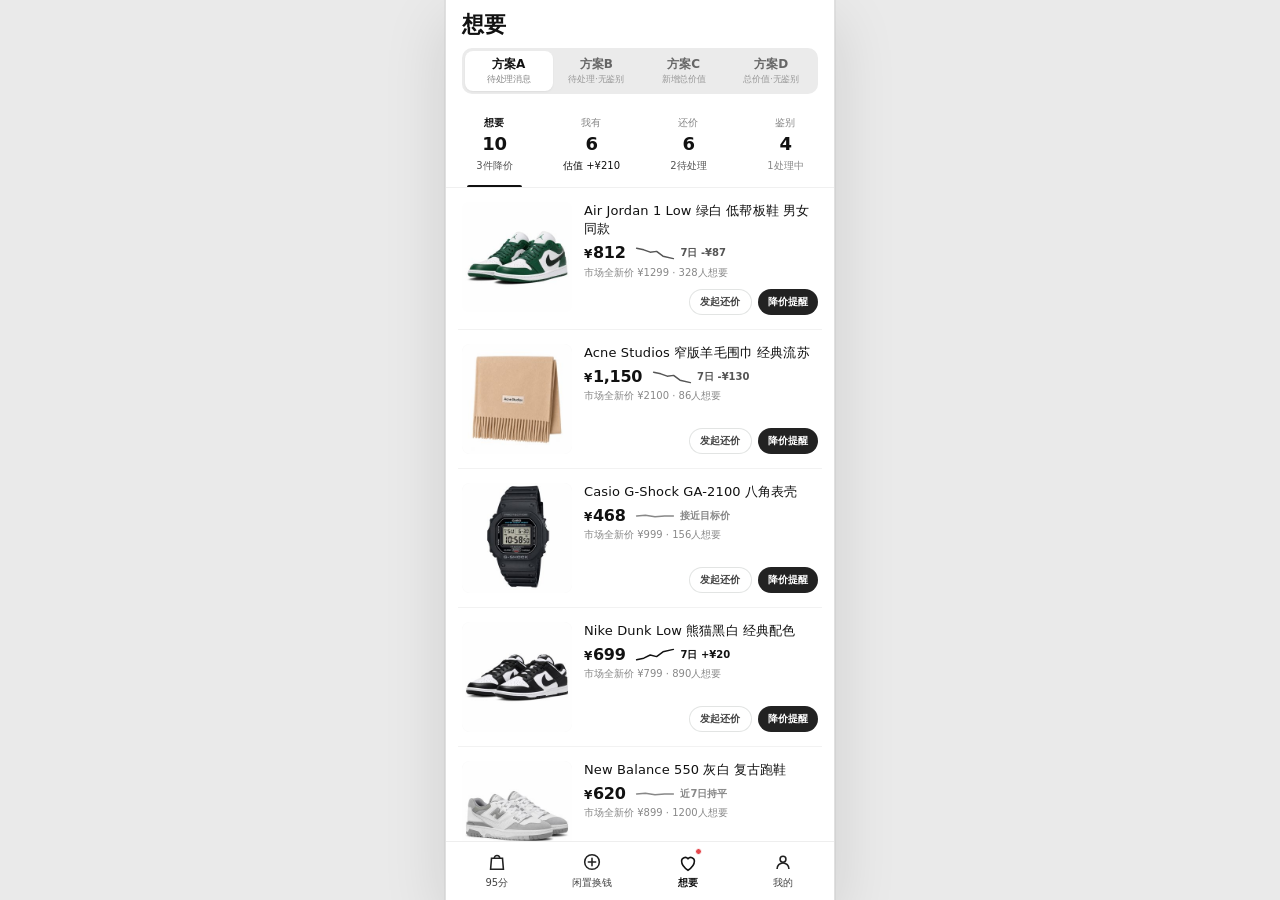
==== commit 92ec462a: "Show pending tips on C/D value scheme tabs. AI-Generated-Ratio: 100.00% AI-Added-Lines: 13/13 AI-Del" ====
--- a/index.html
+++ b/index.html
@@ -6,7 +6,7 @@
   <meta name="apple-mobile-web-app-capable" content="yes" />
   <meta name="mobile-web-app-capable" content="yes" />
   <title>想要</title>
-  <link rel="stylesheet" href="styles.css?v=74" />
+  <link rel="stylesheet" href="styles.css?v=75" />
 </head>
 <body>
 <section class="phone phone-app" id="demo-vault" aria-label="想要" data-scheme="a">
@@ -67,15 +67,19 @@
           <section class="summary-bar text-tabs scheme-top" id="vaultTabsB" data-scheme-top="value" hidden role="tablist" aria-label="清单">
             <button type="button" class="summary-cell active" data-pane="want" role="tab" aria-selected="true">
               <span class="summary-label">想要 <em>10</em></span>
+              <span class="summary-sub down">3个降价</span>
             </button>
             <button type="button" class="summary-cell" data-pane="have" role="tab" aria-selected="false">
               <span class="summary-label">我有 <em>6</em></span>
+              <span class="summary-sub up">2个可回血</span>
             </button>
             <button type="button" class="summary-cell" data-pane="offer" role="tab" aria-selected="false">
               <span class="summary-label">还价 <em>6</em></span>
+              <span class="summary-sub warn">2个待处理</span>
             </button>
             <button type="button" class="summary-cell auth-tab" data-pane="auth" role="tab" aria-selected="false">
               <span class="summary-label">鉴别 <em>4</em></span>
+              <span class="summary-sub">1个处理中</span>
             </button>
           </section>
 
@@ -748,6 +752,6 @@
           </button>
         </nav>
       </section>
-  <script src="app.js?v=51" defer></script>
+  <script src="app.js?v=52" defer></script>
 </body>
 </html>
--- a/styles.css
+++ b/styles.css
@@ -262,11 +262,11 @@
 }
 
 .summary-bar.text-tabs .summary-cell {
-  padding: 12px 4px 12px;
+  padding: 10px 4px 12px;
 }
 
 .summary-bar.text-tabs .summary-label {
-  margin: 0;
+  margin: 0 0 3px;
   font-size: 14px;
 }
 
@@ -281,6 +281,11 @@
 .summary-bar.text-tabs .summary-cell.active .summary-label em {
   color: #111;
   font-weight: 700;
+}
+
+.summary-bar.text-tabs .summary-sub {
+  margin-top: 0;
+  font-size: 10px;
 }
 
 .phone[data-scheme="c"] .list-module,
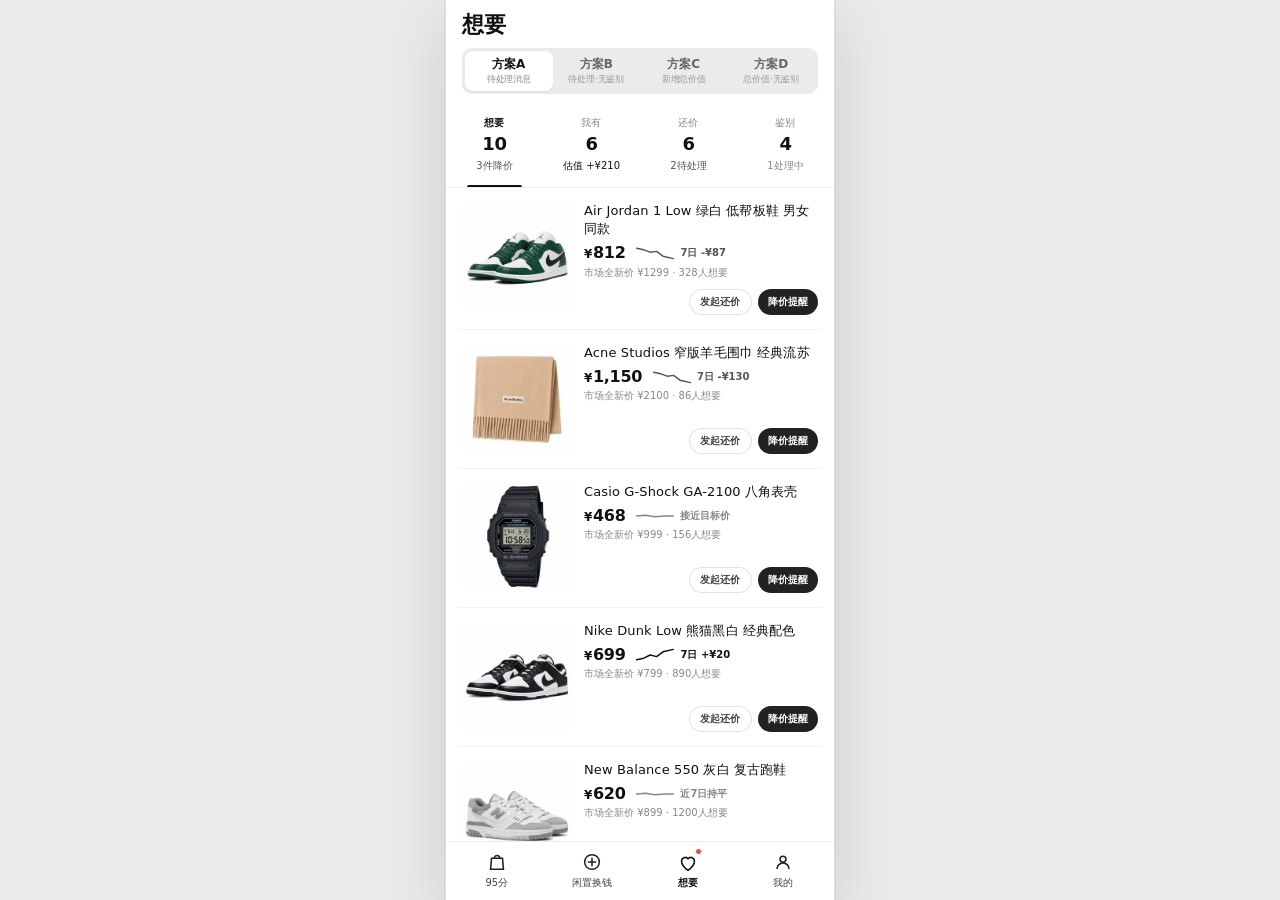
==== commit c7ffffc6: "Move C/D pending tips under tabs, sync with pane. AI-Generated-Ratio: 100.00% AI-Added-Lines: 39/39 " ====
--- a/index.html
+++ b/index.html
@@ -6,7 +6,7 @@
   <meta name="apple-mobile-web-app-capable" content="yes" />
   <meta name="mobile-web-app-capable" content="yes" />
   <title>想要</title>
-  <link rel="stylesheet" href="styles.css?v=75" />
+  <link rel="stylesheet" href="styles.css?v=76" />
 </head>
 <body>
 <section class="phone phone-app" id="demo-vault" aria-label="想要" data-scheme="a">
@@ -67,21 +67,18 @@
           <section class="summary-bar text-tabs scheme-top" id="vaultTabsB" data-scheme-top="value" hidden role="tablist" aria-label="清单">
             <button type="button" class="summary-cell active" data-pane="want" role="tab" aria-selected="true">
               <span class="summary-label">想要 <em>10</em></span>
-              <span class="summary-sub down">3个降价</span>
             </button>
             <button type="button" class="summary-cell" data-pane="have" role="tab" aria-selected="false">
               <span class="summary-label">我有 <em>6</em></span>
-              <span class="summary-sub up">2个可回血</span>
             </button>
             <button type="button" class="summary-cell" data-pane="offer" role="tab" aria-selected="false">
               <span class="summary-label">还价 <em>6</em></span>
-              <span class="summary-sub warn">2个待处理</span>
             </button>
             <button type="button" class="summary-cell auth-tab" data-pane="auth" role="tab" aria-selected="false">
               <span class="summary-label">鉴别 <em>4</em></span>
-              <span class="summary-sub">1个处理中</span>
             </button>
           </section>
+          <p class="pane-tip scheme-top" id="paneTip" data-scheme-top="value" hidden>想要 · 3个降价</p>
 
           <main class="scroll vault-scroll">
           <div class="pane active" id="pane-want" data-pane="want">
@@ -752,6 +749,6 @@
           </button>
         </nav>
       </section>
-  <script src="app.js?v=52" defer></script>
+  <script src="app.js?v=53" defer></script>
 </body>
 </html>
--- a/styles.css
+++ b/styles.css
@@ -262,11 +262,11 @@
 }
 
 .summary-bar.text-tabs .summary-cell {
-  padding: 10px 4px 12px;
+  padding: 12px 4px 12px;
 }
 
 .summary-bar.text-tabs .summary-label {
-  margin: 0 0 3px;
+  margin: 0;
   font-size: 14px;
 }
 
@@ -283,9 +283,26 @@
   font-weight: 700;
 }
 
-.summary-bar.text-tabs .summary-sub {
-  margin-top: 0;
-  font-size: 10px;
+/* C/D：Tab 下方随当前清单联动的待办提示 */
+.pane-tip {
+  margin: 0;
+  padding: 8px 16px 10px;
+  background: #fff;
+  font-size: 12px;
+  font-weight: 500;
+  color: #666;
+  line-height: 1.35;
+  border-bottom: 1px solid #f0f0f0;
+  flex-shrink: 0;
+}
+
+.pane-tip[hidden] {
+  display: none !important;
+}
+
+.pane-tip b {
+  color: #111;
+  font-weight: 700;
 }
 
 .phone[data-scheme="c"] .list-module,
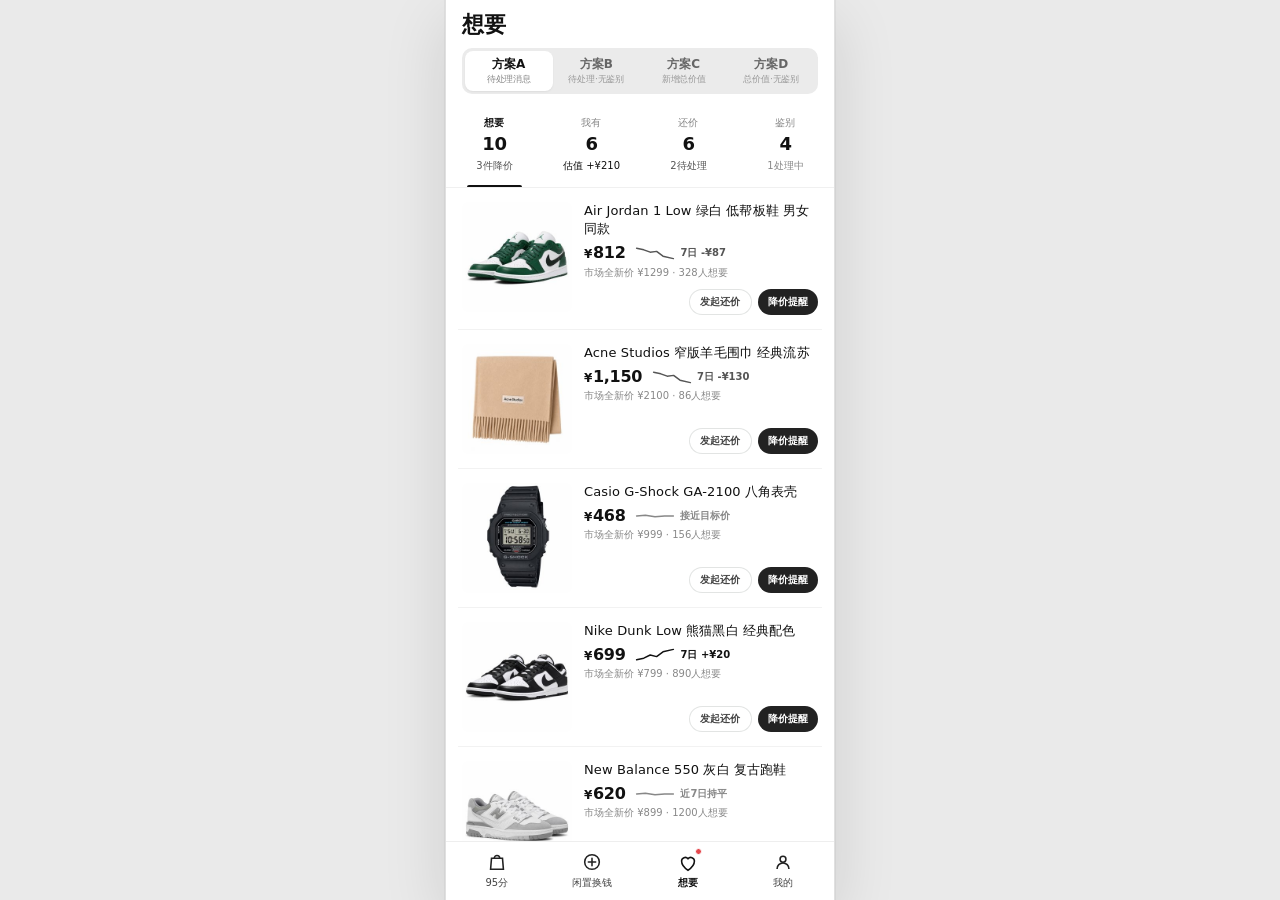
==== commit 82cde5bf: "Use badge counts on C/D tabs instead of tip strip. AI-Generated-Ratio: 100.00% AI-Added-Lines: 24/24" ====
--- a/index.html
+++ b/index.html
@@ -6,7 +6,7 @@
   <meta name="apple-mobile-web-app-capable" content="yes" />
   <meta name="mobile-web-app-capable" content="yes" />
   <title>想要</title>
-  <link rel="stylesheet" href="styles.css?v=76" />
+  <link rel="stylesheet" href="styles.css?v=77" />
 </head>
 <body>
 <section class="phone phone-app" id="demo-vault" aria-label="想要" data-scheme="a">
@@ -67,18 +67,21 @@
           <section class="summary-bar text-tabs scheme-top" id="vaultTabsB" data-scheme-top="value" hidden role="tablist" aria-label="清单">
             <button type="button" class="summary-cell active" data-pane="want" role="tab" aria-selected="true">
               <span class="summary-label">想要 <em>10</em></span>
+              <i class="tab-badge" aria-label="3个降价">3</i>
             </button>
             <button type="button" class="summary-cell" data-pane="have" role="tab" aria-selected="false">
               <span class="summary-label">我有 <em>6</em></span>
+              <i class="tab-badge" aria-label="2个可回血">2</i>
             </button>
             <button type="button" class="summary-cell" data-pane="offer" role="tab" aria-selected="false">
               <span class="summary-label">还价 <em>6</em></span>
+              <i class="tab-badge" aria-label="2个待处理">2</i>
             </button>
             <button type="button" class="summary-cell auth-tab" data-pane="auth" role="tab" aria-selected="false">
               <span class="summary-label">鉴别 <em>4</em></span>
+              <i class="tab-badge" aria-label="1个处理中">1</i>
             </button>
           </section>
-          <p class="pane-tip scheme-top" id="paneTip" data-scheme-top="value" hidden>想要 · 3个降价</p>
 
           <main class="scroll vault-scroll">
           <div class="pane active" id="pane-want" data-pane="want">
@@ -749,6 +752,6 @@
           </button>
         </nav>
       </section>
-  <script src="app.js?v=53" defer></script>
+  <script src="app.js?v=54" defer></script>
 </body>
 </html>
--- a/styles.css
+++ b/styles.css
@@ -283,26 +283,27 @@
   font-weight: 700;
 }
 
-/* C/D：Tab 下方随当前清单联动的待办提示 */
-.pane-tip {
-  margin: 0;
-  padding: 8px 16px 10px;
-  background: #fff;
-  font-size: 12px;
-  font-weight: 500;
-  color: #666;
-  line-height: 1.35;
-  border-bottom: 1px solid #f0f0f0;
-  flex-shrink: 0;
-}
-
-.pane-tip[hidden] {
-  display: none !important;
-}
-
-.pane-tip b {
-  color: #111;
-  font-weight: 700;
+/* C/D：Tab 角标，只提示待办数量 */
+.summary-bar.text-tabs .summary-cell {
+  position: relative;
+}
+
+.tab-badge {
+  position: absolute;
+  top: 6px;
+  right: 10%;
+  min-width: 16px;
+  height: 16px;
+  padding: 0 4px;
+  border-radius: 999px;
+  background: #111;
+  color: #fff;
+  font-size: 10px;
+  font-weight: 700;
+  font-style: normal;
+  line-height: 16px;
+  text-align: center;
+  font-variant-numeric: lining-nums tabular-nums;
 }
 
 .phone[data-scheme="c"] .list-module,
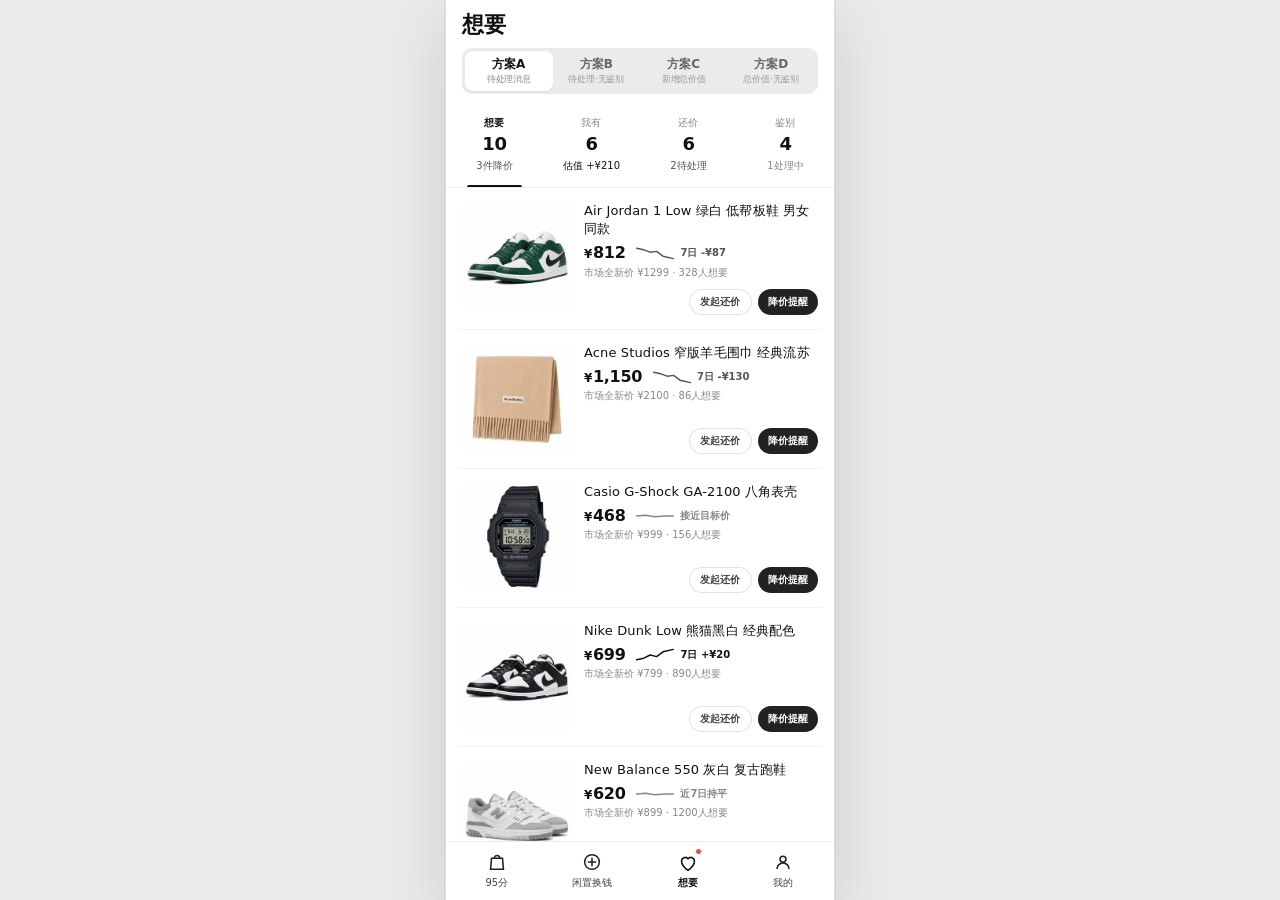
==== commit 182a88b9: "Replace C/D tab number badges with small red dots. AI-Generated-Ratio: 100.00% AI-Added-Lines: 13/13" ====
--- a/index.html
+++ b/index.html
@@ -6,7 +6,7 @@
   <meta name="apple-mobile-web-app-capable" content="yes" />
   <meta name="mobile-web-app-capable" content="yes" />
   <title>想要</title>
-  <link rel="stylesheet" href="styles.css?v=77" />
+  <link rel="stylesheet" href="styles.css?v=78" />
 </head>
 <body>
 <section class="phone phone-app" id="demo-vault" aria-label="想要" data-scheme="a">
@@ -67,19 +67,19 @@
           <section class="summary-bar text-tabs scheme-top" id="vaultTabsB" data-scheme-top="value" hidden role="tablist" aria-label="清单">
             <button type="button" class="summary-cell active" data-pane="want" role="tab" aria-selected="true">
               <span class="summary-label">想要 <em>10</em></span>
-              <i class="tab-badge" aria-label="3个降价">3</i>
+              <i class="tab-dot" aria-label="有降价待看"></i>
             </button>
             <button type="button" class="summary-cell" data-pane="have" role="tab" aria-selected="false">
               <span class="summary-label">我有 <em>6</em></span>
-              <i class="tab-badge" aria-label="2个可回血">2</i>
+              <i class="tab-dot" aria-label="有可回血"></i>
             </button>
             <button type="button" class="summary-cell" data-pane="offer" role="tab" aria-selected="false">
               <span class="summary-label">还价 <em>6</em></span>
-              <i class="tab-badge" aria-label="2个待处理">2</i>
+              <i class="tab-dot" aria-label="有待处理"></i>
             </button>
             <button type="button" class="summary-cell auth-tab" data-pane="auth" role="tab" aria-selected="false">
               <span class="summary-label">鉴别 <em>4</em></span>
-              <i class="tab-badge" aria-label="1个处理中">1</i>
+              <i class="tab-dot" aria-label="有处理中"></i>
             </button>
           </section>
 
--- a/styles.css
+++ b/styles.css
@@ -283,27 +283,20 @@
   font-weight: 700;
 }
 
-/* C/D：Tab 角标，只提示待办数量 */
+/* C/D：Tab 小红点，只提示有待办 */
 .summary-bar.text-tabs .summary-cell {
   position: relative;
 }
 
-.tab-badge {
+.tab-dot {
   position: absolute;
-  top: 6px;
-  right: 10%;
-  min-width: 16px;
-  height: 16px;
-  padding: 0 4px;
-  border-radius: 999px;
-  background: #111;
-  color: #fff;
-  font-size: 10px;
-  font-weight: 700;
+  top: 8px;
+  right: 14%;
+  width: 6px;
+  height: 6px;
+  border-radius: 50%;
+  background: #e53935;
   font-style: normal;
-  line-height: 16px;
-  text-align: center;
-  font-variant-numeric: lining-nums tabular-nums;
 }
 
 .phone[data-scheme="c"] .list-module,
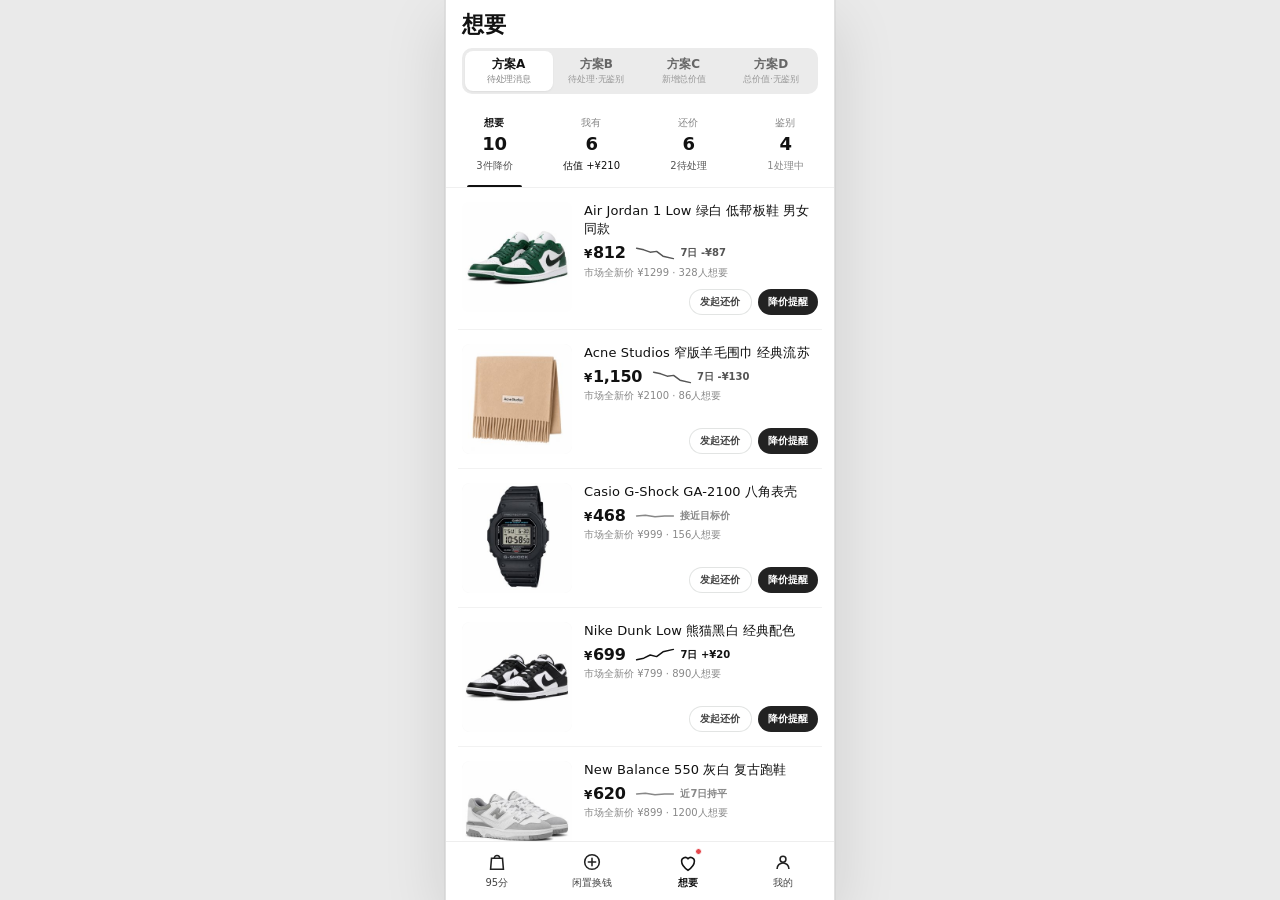
==== commit 3336cbec: "Pin red dots to count top-right on want/offer tabs only. AI-Generated-Ratio: 100.00% AI-Added-Lines:" ====
--- a/index.html
+++ b/index.html
@@ -6,7 +6,7 @@
   <meta name="apple-mobile-web-app-capable" content="yes" />
   <meta name="mobile-web-app-capable" content="yes" />
   <title>想要</title>
-  <link rel="stylesheet" href="styles.css?v=78" />
+  <link rel="stylesheet" href="styles.css?v=79" />
 </head>
 <body>
 <section class="phone phone-app" id="demo-vault" aria-label="想要" data-scheme="a">
@@ -66,20 +66,16 @@
           </section>
           <section class="summary-bar text-tabs scheme-top" id="vaultTabsB" data-scheme-top="value" hidden role="tablist" aria-label="清单">
             <button type="button" class="summary-cell active" data-pane="want" role="tab" aria-selected="true">
-              <span class="summary-label">想要 <em>10</em></span>
-              <i class="tab-dot" aria-label="有降价待看"></i>
+              <span class="summary-label">想要 <em>10<i class="pane-tab-dot" aria-label="有降价待看"></i></em></span>
             </button>
             <button type="button" class="summary-cell" data-pane="have" role="tab" aria-selected="false">
               <span class="summary-label">我有 <em>6</em></span>
-              <i class="tab-dot" aria-label="有可回血"></i>
             </button>
             <button type="button" class="summary-cell" data-pane="offer" role="tab" aria-selected="false">
-              <span class="summary-label">还价 <em>6</em></span>
-              <i class="tab-dot" aria-label="有待处理"></i>
+              <span class="summary-label">还价 <em>6<i class="pane-tab-dot" aria-label="有待处理"></i></em></span>
             </button>
             <button type="button" class="summary-cell auth-tab" data-pane="auth" role="tab" aria-selected="false">
               <span class="summary-label">鉴别 <em>4</em></span>
-              <i class="tab-dot" aria-label="有处理中"></i>
             </button>
           </section>
 
--- a/styles.css
+++ b/styles.css
@@ -271,29 +271,27 @@
 }
 
 .summary-bar.text-tabs .summary-label em {
+  position: relative;
+  display: inline-block;
   font-style: normal;
   font-weight: 600;
   font-variant-numeric: lining-nums tabular-nums;
   margin-left: 2px;
-  color: #888;
+  color: #999;
 }
 
 .summary-bar.text-tabs .summary-cell.active .summary-label em {
-  color: #111;
-  font-weight: 700;
-}
-
-/* C/D：Tab 小红点，只提示有待办 */
-.summary-bar.text-tabs .summary-cell {
-  position: relative;
-}
-
-.tab-dot {
+  color: #999;
+  font-weight: 600;
+}
+
+/* C/D：红点贴在数字右上角（仅想要 / 还价） */
+.pane-tab-dot {
   position: absolute;
-  top: 8px;
-  right: 14%;
-  width: 6px;
-  height: 6px;
+  top: -1px;
+  right: -5px;
+  width: 5px;
+  height: 5px;
   border-radius: 50%;
   background: #e53935;
   font-style: normal;
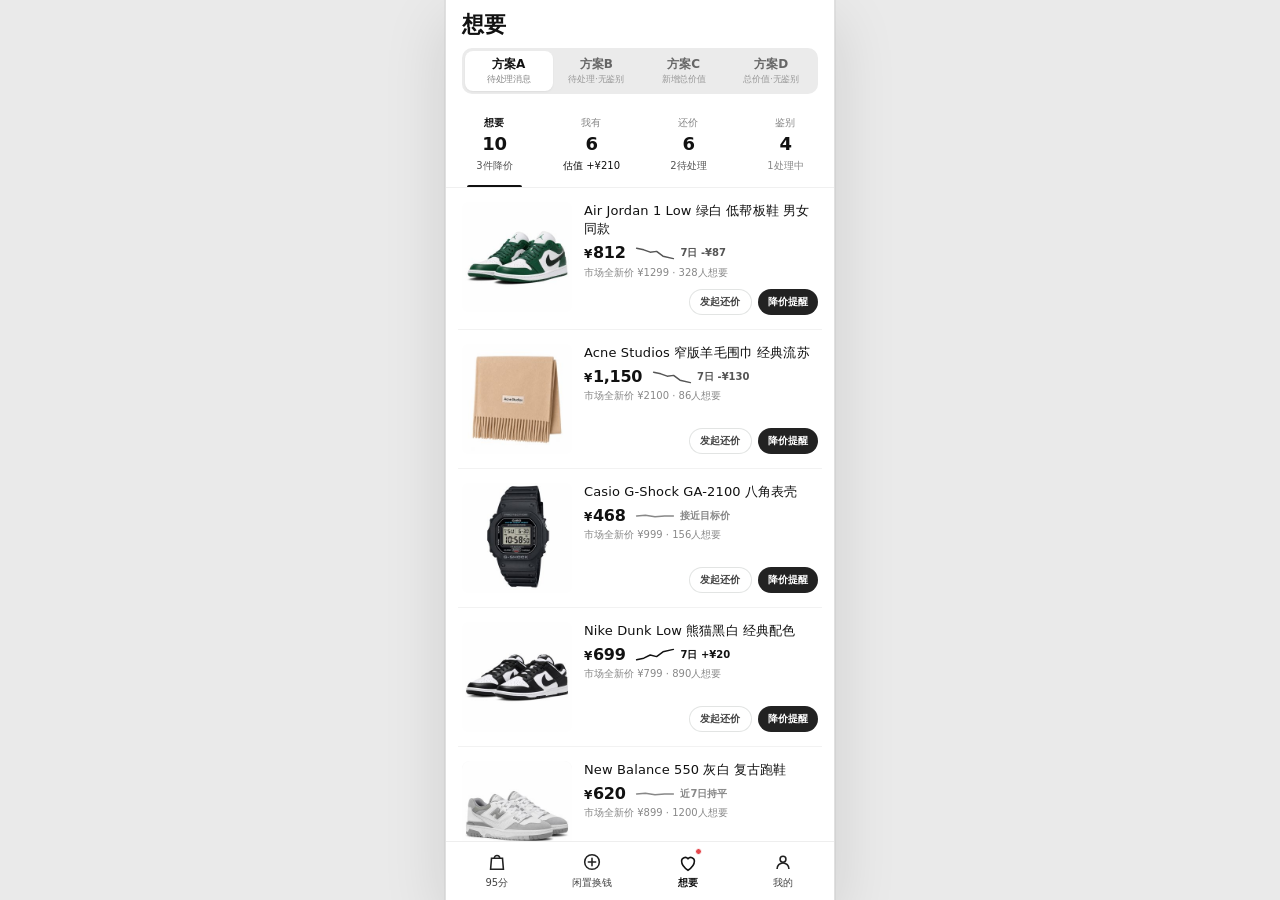
==== commit 246ee262: "Change pane tab dots from red to grey. AI-Generated-Ratio: 100.00% AI-Added-Lines: 2/2 AI-Deleted-Li" ====
--- a/index.html
+++ b/index.html
@@ -6,7 +6,7 @@
   <meta name="apple-mobile-web-app-capable" content="yes" />
   <meta name="mobile-web-app-capable" content="yes" />
   <title>想要</title>
-  <link rel="stylesheet" href="styles.css?v=79" />
+  <link rel="stylesheet" href="styles.css?v=80" />
 </head>
 <body>
 <section class="phone phone-app" id="demo-vault" aria-label="想要" data-scheme="a">
--- a/styles.css
+++ b/styles.css
@@ -293,7 +293,7 @@
   width: 5px;
   height: 5px;
   border-radius: 50%;
-  background: #e53935;
+  background: #bbb;
   font-style: normal;
 }
 
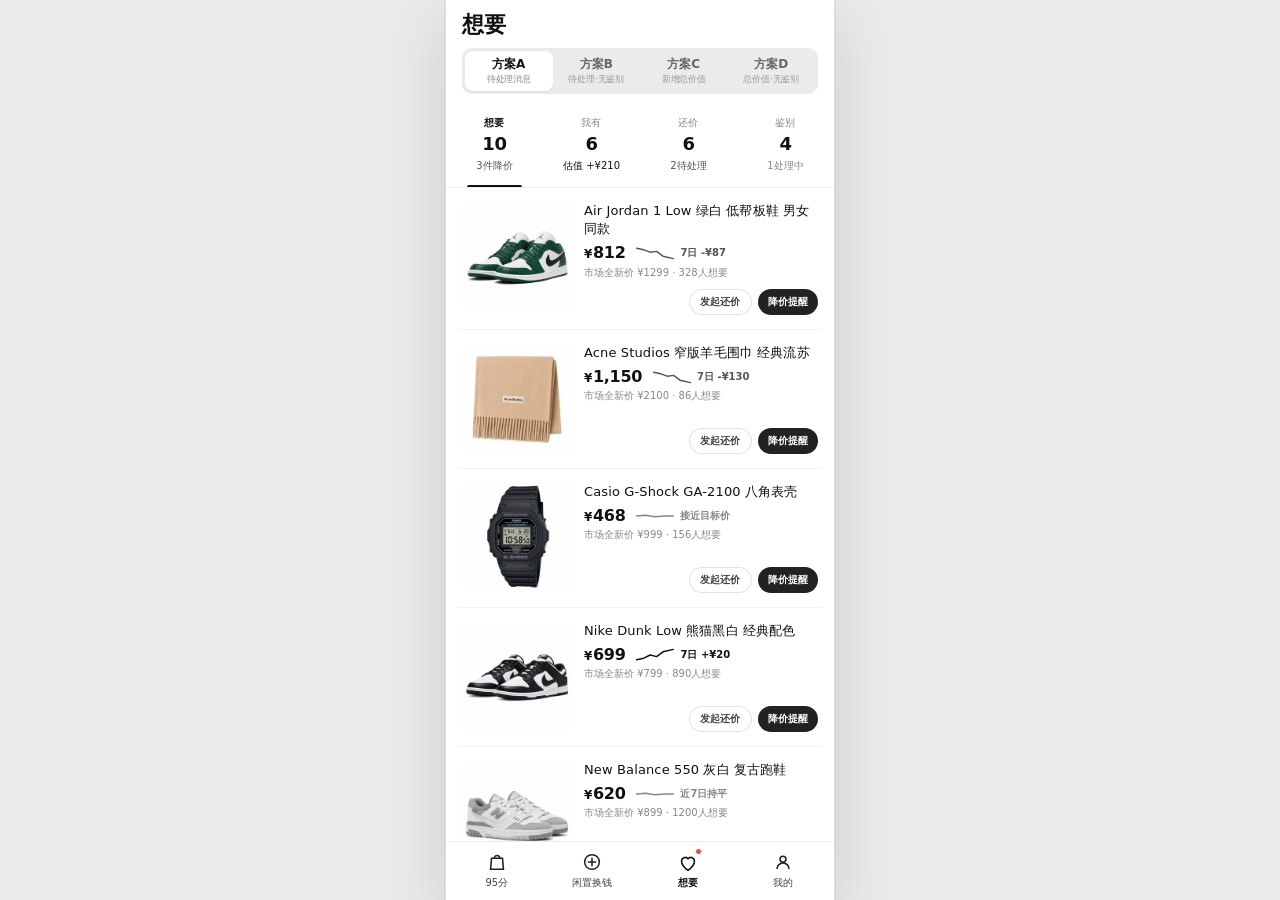
==== commit d1fe6da1: "Make C/D tab counts match title color in black. AI-Generated-Ratio: 100.00% AI-Added-Lines: 7/7 AI-D" ====
--- a/index.html
+++ b/index.html
@@ -6,7 +6,7 @@
   <meta name="apple-mobile-web-app-capable" content="yes" />
   <meta name="mobile-web-app-capable" content="yes" />
   <title>想要</title>
-  <link rel="stylesheet" href="styles.css?v=80" />
+  <link rel="stylesheet" href="styles.css?v=81" />
 </head>
 <body>
 <section class="phone phone-app" id="demo-vault" aria-label="想要" data-scheme="a">
--- a/styles.css
+++ b/styles.css
@@ -267,22 +267,24 @@
 
 .summary-bar.text-tabs .summary-label {
   margin: 0;
+  margin-bottom: 0;
   font-size: 14px;
+  color: #111;
 }
 
 .summary-bar.text-tabs .summary-label em {
   position: relative;
   display: inline-block;
   font-style: normal;
-  font-weight: 600;
+  font-weight: inherit;
   font-variant-numeric: lining-nums tabular-nums;
   margin-left: 2px;
-  color: #999;
+  color: inherit;
 }
 
 .summary-bar.text-tabs .summary-cell.active .summary-label em {
-  color: #999;
-  font-weight: 600;
+  color: inherit;
+  font-weight: inherit;
 }
 
 /* C/D：红点贴在数字右上角（仅想要 / 还价） */
